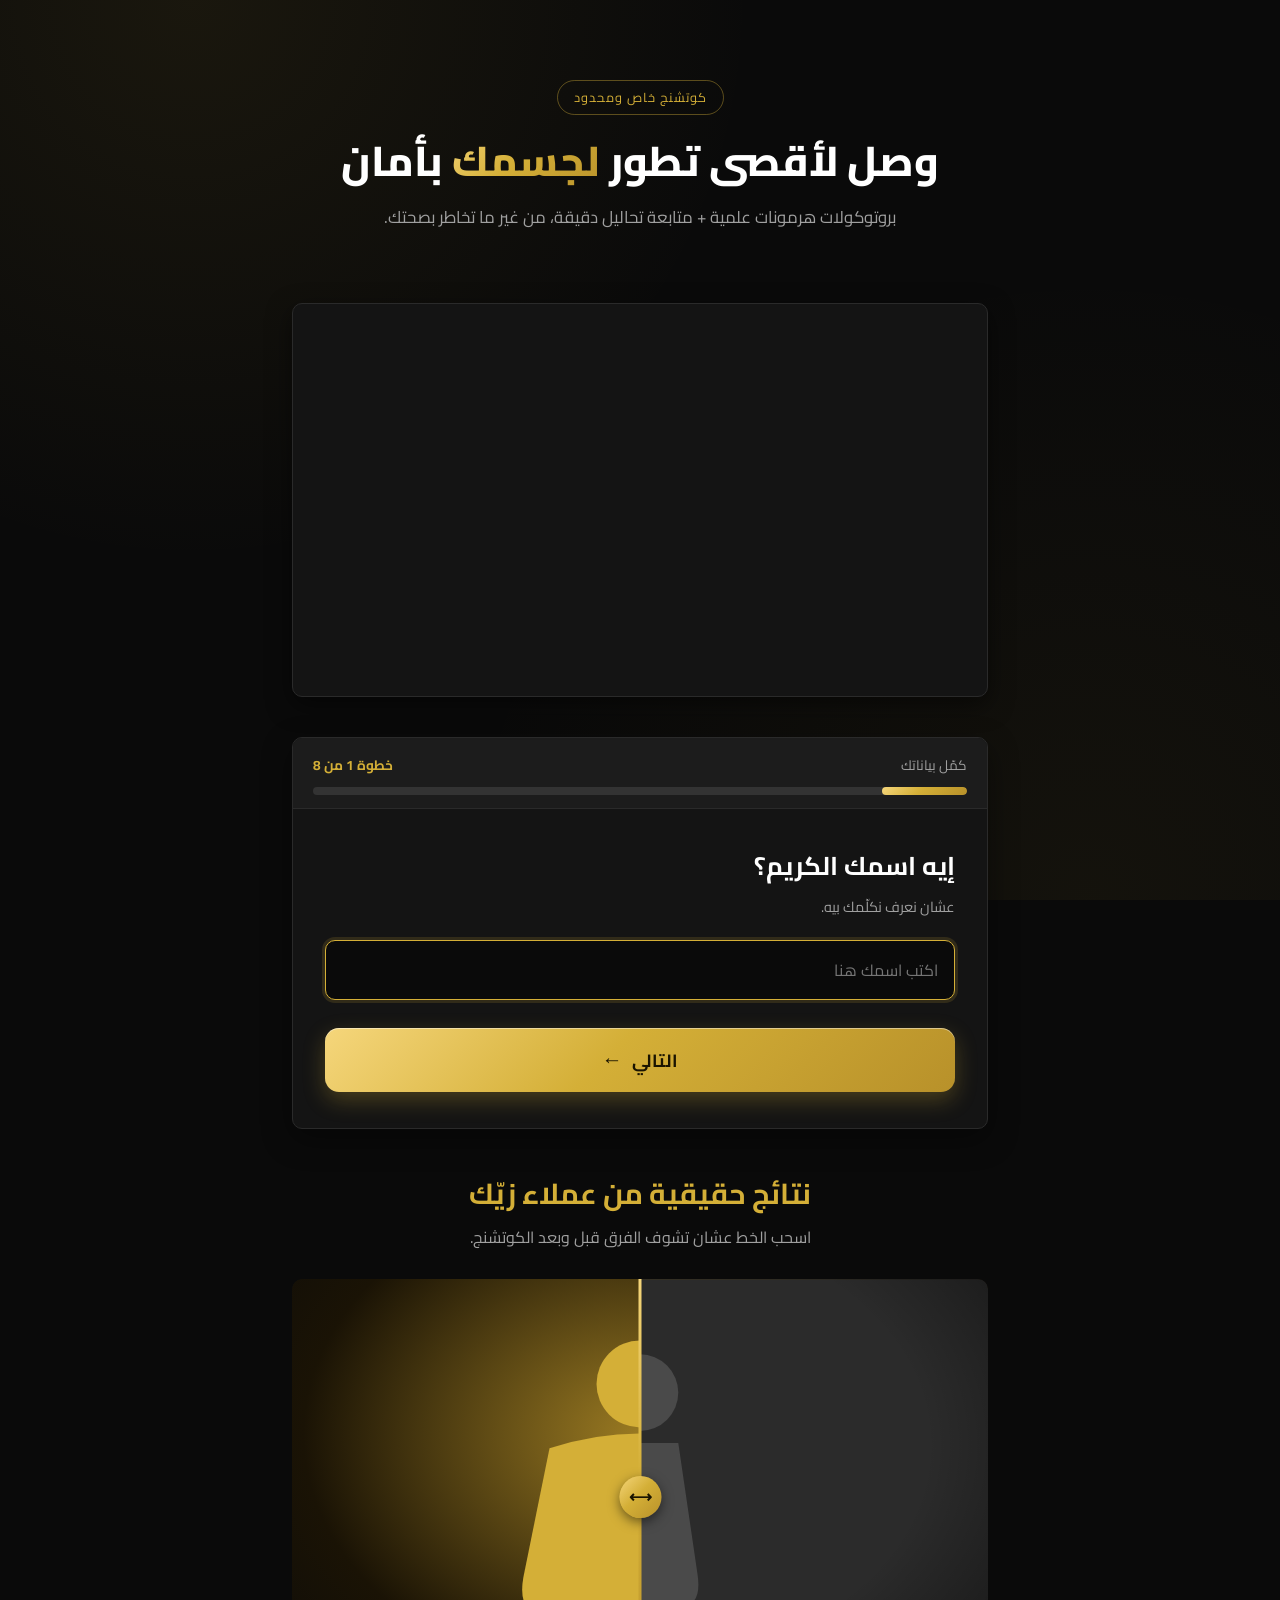
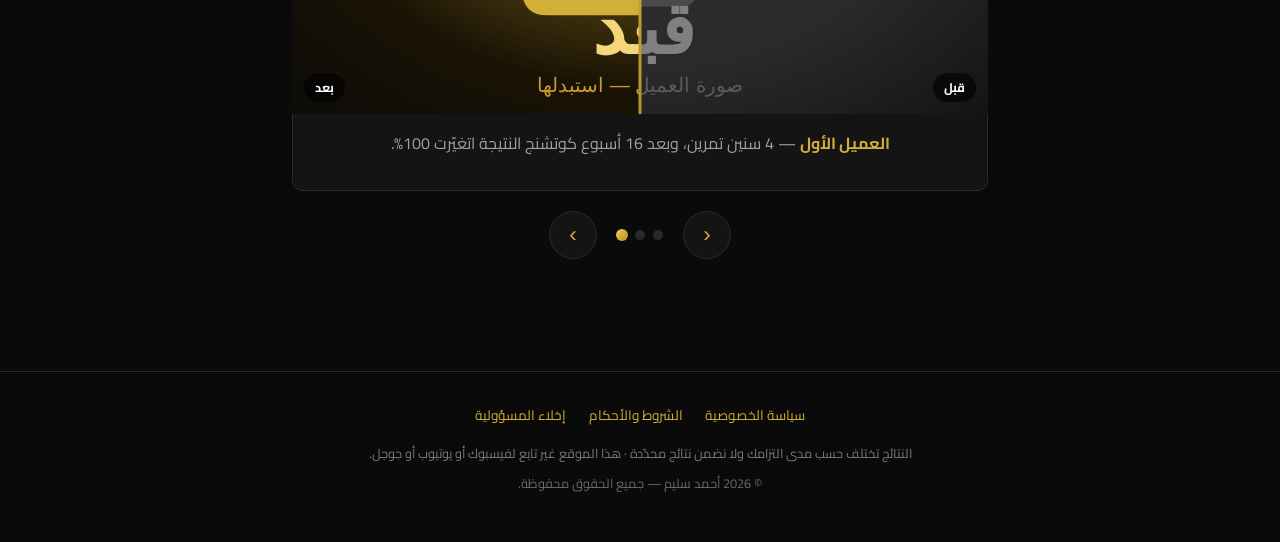
==== index.html @ 39647e56 "make phase 1 of website" ====
<!DOCTYPE html>
<html dir="rtl" lang="ar">
<head>
    <meta charset="UTF-8">
    <meta name="viewport" content="width=device-width, initial-scale=1.0">
    <title>أحمد سليم — كوتشنج متقدم بأمان</title>
    <meta name="description" content="بروتوكولات علمية ومتابعة تحاليل دقيقة للوصول لأقصى تطور لجسمك بأمان.">
    <link rel="preconnect" href="https://fonts.googleapis.com">
    <link rel="preconnect" href="https://fonts.gstatic.com" crossorigin>
    <link href="https://fonts.googleapis.com/css2?family=Cairo:wght@300;400;600;700;800&display=swap" rel="stylesheet">
    <link rel="stylesheet" href="assets/css/main.css">
</head>
<body>
    <div class="container">

        <!-- الهيرو -->
        <header class="hero section">
            <span class="eyebrow">كوتشنج خاص ومحدود</span>
            <h1>وصل لأقصى تطور <span class="gold-text">لجسمك</span> بأمان</h1>
            <p class="subtitle">بروتوكولات هرمونات علمية + متابعة تحاليل دقيقة، من غير ما تخاطر بصحتك.</p>
        </header>

        <!-- فيديو VSL (Wistia) -->
        <!-- للتبديل: استبدل MEDIA_ID بمعرّف فيديو Wistia الحقيقي -->
        <section class="section">
            <div class="video-container">
                <iframe
                    src="https://fast.wistia.net/embed/iframe/MEDIA_ID?videoFoam=true"
                    title="فيديو التعريف"
                    allow="autoplay; fullscreen"
                    allowfullscreen>
                </iframe>
            </div>
        </section>

        <!-- Wizard الأسئلة (سؤال واحد لكل شاشة) -->
        <section class="section">
            <div class="wizard">
                <div class="wizard-progress">
                    <div class="wizard-progress-head">
                        <span>كمّل بياناتك</span>
                        <span class="step-count" id="stepCount">خطوة 1</span>
                    </div>
                    <div class="progress-track">
                        <div class="progress-fill" id="progressFill"></div>
                    </div>
                </div>

                <form id="leadForm" class="wizard-body" novalidate onsubmit="return false;">
                    <div id="wizard">

                        <!-- 1) الاسم -->
                        <div class="wizard-step active" data-field="name">
                            <div class="question">إيه اسمك الكريم؟</div>
                            <div class="hint">عشان نعرف نكلّمك بيه.</div>
                            <input type="text" class="field" name="name" data-required="true" placeholder="اكتب اسمك هنا" autocomplete="name">
                            <div class="error-message"></div>
                        </div>

                        <!-- 2) البريد الإلكتروني -->
                        <div class="wizard-step" data-field="email">
                            <div class="question">إيه بريدك الإلكتروني؟</div>
                            <div class="hint">هنبعتلك عليه تفاصيل الخطوة الجاية.</div>
                            <input type="email" class="field" name="email" data-required="true" placeholder="اكتب بريدك الإلكتروني هنا" autocomplete="email">
                            <div class="error-message"></div>
                        </div>

                        <!-- 3) رقم الهاتف / واتساب -->
                        <div class="wizard-step" data-field="phone">
                            <div class="question">إيه رقم هاتفك (واتساب)؟</div>
                            <div class="hint">عشان الكوتش يقدر يتواصل معاك مباشرة.</div>
                            <input type="tel" class="field" name="phone" data-required="true" placeholder="أدخل رقمك مع مفتاح الدولة" autocomplete="tel" dir="ltr">
                            <div class="error-message"></div>
                        </div>

                        <!-- 4) الهدف الأساسي -->
                        <div class="wizard-step" data-field="goal" data-required="true">
                            <div class="question">إيه هدفك الأساسي؟</div>
                            <div class="hint">اختر الأقرب ليك.</div>
                            <input type="hidden" name="goal">
                            <div class="options">
                                <button type="button" class="option-btn" data-value="ضخامة عضلية">ضخامة عضلية</button>
                                <button type="button" class="option-btn" data-value="تنشيف وتقطيع">تنشيف وتقطيع</button>
                                <button type="button" class="option-btn" data-value="تحضير بطولة">تحضير بطولة</button>
                                <button type="button" class="option-btn" data-value="تحسين عام">تحسين عام</button>
                            </div>
                            <div class="error-message"></div>
                        </div>

                        <!-- 5) مدة التمرين المنتظم -->
                        <div class="wizard-step" data-field="trainingDuration" data-required="true">
                            <div class="question">بتتمرّن بانتظام بقالك قد إيه؟</div>
                            <div class="hint">ده بيساعدنا نحدّد نقطة البداية.</div>
                            <input type="hidden" name="trainingDuration">
                            <div class="options">
                                <button type="button" class="option-btn" data-value="أقل من سنتين">أقل من سنتين</button>
                                <button type="button" class="option-btn" data-value="من سنتين لأربع سنين">من سنتين لأربع سنين</button>
                                <button type="button" class="option-btn" data-value="من أربع لسبع سنين">من أربع لسبع سنين</button>
                                <button type="button" class="option-btn" data-value="أكتر من سبع سنين">أكتر من سبع سنين</button>
                            </div>
                            <div class="error-message"></div>
                        </div>

                        <!-- 6) الميزانية الشهرية -->
                        <div class="wizard-step" data-field="monthlyBudget" data-required="true">
                            <div class="question">إيه الميزانية الشهرية اللي مستعد تستثمرها؟</div>
                            <div class="hint">عشان نرشّحلك الخطة المناسبة.</div>
                            <input type="hidden" name="monthlyBudget">
                            <div class="options">
                                <button type="button" class="option-btn" data-value="أقل من 300 دولار">أقل من ٣٠٠ دولار</button>
                                <button type="button" class="option-btn" data-value="من 300 لـ 500 دولار">من ٣٠٠ لـ ٥٠٠ دولار</button>
                                <button type="button" class="option-btn" data-value="أكتر من 500 دولار">أكتر من ٥٠٠ دولار</button>
                            </div>
                            <div class="error-message"></div>
                        </div>

                        <!-- 7) استخدام محسّنات الأداء -->
                        <div class="wizard-step" data-field="pedHistory" data-required="true">
                            <div class="question">هل استخدمت أي محسّنات أداء قبل كده؟</div>
                            <div class="hint">إجابتك بسرية تامة وبتساعد الكوتش يخطّط صح.</div>
                            <input type="hidden" name="pedHistory">
                            <div class="options">
                                <button type="button" class="option-btn" data-value="لا">لا، دي أول مرة</button>
                                <button type="button" class="option-btn" data-value="نعم">نعم، استخدمت قبل كده</button>
                            </div>
                            <div class="error-message"></div>
                        </div>

                        <!-- 8) تفاصيل آخر سايكل (تظهر فقط عند "نعم") -->
                        <div class="wizard-step" data-field="pedDetails" data-skip="true">
                            <div class="question">اكتبلي آخر سايكل كانت إيه بالتفصيل</div>
                            <div class="hint">النوع، الجرعات، والمدة إن أمكن.</div>
                            <textarea class="field" name="pedDetails" placeholder="اكتب التفاصيل هنا..."></textarea>
                            <div class="error-message"></div>
                        </div>

                        <!-- 9) الالتزام -->
                        <div class="wizard-step" data-field="commitment" data-required="true">
                            <div class="question">مستعد للالتزام 100% بخطة التدريب والدايت والتحاليل؟</div>
                            <div class="hint">الالتزام هو سرّ النتيجة.</div>
                            <input type="hidden" name="commitment">
                            <div class="options">
                                <button type="button" class="option-btn" data-value="نعم">أيوة، مستعد أبدأ فورًا</button>
                                <button type="button" class="option-btn" data-value="لا">لسه متردّد</button>
                            </div>
                            <div class="error-message"></div>
                        </div>

                    </div><!-- /#wizard -->

                    <div class="wizard-nav">
                        <button type="button" class="btn btn-ghost" id="backBtn">السابق</button>
                        <button type="button" class="btn btn-primary" id="nextBtn">
                            <span class="btn-label">التالي</span>
                            <span class="btn-arrow" aria-hidden="true">←</span>
                        </button>
                    </div>
                </form>
            </div>
        </section>

        <!-- النتائج: قبل وبعد -->
        <section class="section results">
            <h2>نتائج حقيقية من عملاء زيّك</h2>
            <p class="section-sub">اسحب الخط عشان تشوف الفرق قبل وبعد الكوتشنج.</p>

            <div class="carousel" id="carousel">
                <div class="carousel-track">

                    <!-- شريحة 1 -->
                    <div class="slide active">
                        <div class="compare">
                            <!-- للتبديل: استبدل الصور بصور قبل/بعد الحقيقية -->
                            <img class="img-after" src="assets/images/after-1.svg" alt="بعد">
                            <img class="img-before" src="assets/images/before-1.svg" alt="قبل">
                            <span class="label label-before">قبل</span>
                            <span class="label label-after">بعد</span>
                            <div class="handle"></div>
                        </div>
                        <div class="slide-caption">
                            <p><strong>العميل الأول</strong> — 4 سنين تمرين، وبعد 16 أسبوع كوتشنج النتيجة اتغيّرت 100%.</p>
                        </div>
                    </div>

                    <!-- شريحة 2 -->
                    <div class="slide">
                        <div class="compare">
                            <img class="img-after" src="assets/images/after-2.svg" alt="بعد">
                            <img class="img-before" src="assets/images/before-2.svg" alt="قبل">
                            <span class="label label-before">قبل</span>
                            <span class="label label-after">بعد</span>
                            <div class="handle"></div>
                        </div>
                        <div class="slide-caption">
                            <p><strong>العميل الثاني</strong> — وصل لشكله المثالي بأمان مع متابعة تحاليل شهرية.</p>
                        </div>
                    </div>

                    <!-- شريحة 3 -->
                    <div class="slide">
                        <div class="compare">
                            <img class="img-after" src="assets/images/after-3.svg" alt="بعد">
                            <img class="img-before" src="assets/images/before-3.svg" alt="قبل">
                            <span class="label label-before">قبل</span>
                            <span class="label label-after">بعد</span>
                            <div class="handle"></div>
                        </div>
                        <div class="slide-caption">
                            <p><strong>العميل الثالث</strong> — التزام كامل بالخطة نتج عنه تحوّل واضح في 12 أسبوع.</p>
                        </div>
                    </div>

                </div>

                <div class="carousel-controls">
                    <button type="button" class="carousel-arrow prev" aria-label="السابق">‹</button>
                    <div class="carousel-dots"></div>
                    <button type="button" class="carousel-arrow next" aria-label="التالي">›</button>
                </div>
            </div>
        </section>

    </div>

    <!-- الفوتر -->
    <footer class="site-footer">
        <div class="footer-links">
            <a href="privacy.html">سياسة الخصوصية</a>
            <a href="terms.html">الشروط والأحكام</a>
            <a href="disclaimer.html">إخلاء المسؤولية</a>
        </div>
        <p class="disclosure">
            النتائج تختلف حسب مدى التزامك ولا نضمن نتائج محدّدة · هذا الموقع غير تابع لفيسبوك أو يوتيوب أو جوجل.
        </p>
        <p class="copyright">© 2026 أحمد سليم — جميع الحقوق محفوظة.</p>
    </footer>

    <script src="assets/js/main.js"></script>
</body>
</html>
---- assets/css/main.css ----
/* ==========================================================================
   أحمد سليم — Funnel كوتشنج | ستايل مشترك (أسود + ذهبي، موبايل أولاً)
   ========================================================================== */

/* Design tokens */
:root {
    --bg-primary: #0a0a0a;
    --bg-secondary: #141414;
    --bg-elevated: #1c1c1c;
    --accent-gold: #D4AF37;
    --accent-gold-bright: #ffd700;
    --gold-gradient: linear-gradient(135deg, #f5d67b 0%, #D4AF37 45%, #b8912a 100%);
    --text-primary: #ffffff;
    --text-muted: #a0a0a0;
    --border-color: #2a2a2a;
    --error-color: #ff6b6b;
    --success-color: #51cf66;
    --radius: 10px;
    --transition: all 0.3s ease;
    --shadow-gold: 0 10px 30px rgba(212, 175, 55, 0.25);
}

/* Reset */
*,
*::before,
*::after {
    margin: 0;
    padding: 0;
    box-sizing: border-box;
}

html {
    -webkit-text-size-adjust: 100%;
    scroll-behavior: smooth;
}

body {
    background-color: var(--bg-primary);
    background-image:
        radial-gradient(circle at 15% 0%, rgba(212, 175, 55, 0.08), transparent 40%),
        radial-gradient(circle at 85% 100%, rgba(212, 175, 55, 0.05), transparent 45%);
    background-attachment: fixed;
    color: var(--text-primary);
    font-family: 'Cairo', 'Tahoma', sans-serif;
    font-size: 16px;
    line-height: 1.7;
    direction: rtl;
    overflow-x: hidden;
    min-height: 100vh;
}

/* Typography */
h1 {
    font-size: 1.9rem;
    font-weight: 800;
    line-height: 1.25;
    margin-bottom: 1rem;
}

h2 {
    font-size: 1.5rem;
    font-weight: 700;
    margin-bottom: 0.75rem;
    color: var(--accent-gold);
}

h3 {
    font-size: 1.2rem;
    font-weight: 700;
    margin-bottom: 0.5rem;
}

p {
    margin-bottom: 1rem;
    color: var(--text-muted);
}

a {
    color: var(--accent-gold);
    text-decoration: none;
    transition: var(--transition);
}

a:hover {
    color: var(--accent-gold-bright);
}

.gold-text {
    background: var(--gold-gradient);
    -webkit-background-clip: text;
    background-clip: text;
    -webkit-text-fill-color: transparent;
}

/* Layout */
.container {
    max-width: 760px;
    margin: 0 auto;
    padding: 1.25rem;
}

.section {
    margin-bottom: 2.5rem;
}

/* Hero */
.hero {
    text-align: center;
    padding: 2rem 0 1.5rem;
}

.hero .eyebrow {
    display: inline-block;
    font-size: 0.8rem;
    letter-spacing: 1px;
    color: var(--accent-gold);
    border: 1px solid rgba(212, 175, 55, 0.4);
    border-radius: 999px;
    padding: 0.35rem 1rem;
    margin-bottom: 1.25rem;
}

.hero h1 {
    color: var(--text-primary);
}

.hero .subtitle {
    font-size: 1.05rem;
    color: var(--text-muted);
    max-width: 600px;
    margin: 0 auto;
}

/* Video */
.video-container {
    position: relative;
    width: 100%;
    padding-bottom: 56.25%;
    background-color: var(--bg-secondary);
    border: 1px solid var(--border-color);
    border-radius: var(--radius);
    overflow: hidden;
    box-shadow: 0 8px 24px rgba(0, 0, 0, 0.5);
}

.video-container iframe,
.video-container .wistia_responsive_padding,
.video-container > script + div {
    position: absolute;
    top: 0;
    right: 0;
    width: 100%;
    height: 100%;
    border: none;
}

/* ==========================================================================
   Wizard (سؤال واحد لكل شاشة + شريط تقدّم)
   ========================================================================== */
.wizard {
    background-color: var(--bg-secondary);
    border: 1px solid var(--border-color);
    border-radius: var(--radius);
    overflow: hidden;
    box-shadow: 0 10px 30px rgba(0, 0, 0, 0.4);
}

/* Progress bar (ثابت أعلى الكارت) */
.wizard-progress {
    position: sticky;
    top: 0;
    z-index: 5;
    background-color: var(--bg-elevated);
    padding: 1rem 1.25rem 0.85rem;
    border-bottom: 1px solid var(--border-color);
}

.wizard-progress-head {
    display: flex;
    justify-content: space-between;
    align-items: center;
    margin-bottom: 0.6rem;
    font-size: 0.85rem;
    color: var(--text-muted);
}

.wizard-progress-head .step-count {
    font-weight: 700;
    color: var(--accent-gold);
}

.progress-track {
    width: 100%;
    height: 8px;
    background-color: #333;
    border-radius: 999px;
    overflow: hidden;
}

.progress-fill {
    height: 100%;
    width: 0%;
    background: var(--gold-gradient);
    border-radius: 999px;
    transition: width 0.4s cubic-bezier(0.4, 0, 0.2, 1);
}

.wizard-body {
    padding: 1.75rem 1.25rem;
}

/* Steps */
.wizard-step {
    display: none;
    animation: fadeInStep 0.35s ease;
}

.wizard-step.active {
    display: block;
}

@keyframes fadeInStep {
    from { opacity: 0; transform: translateY(10px); }
    to   { opacity: 1; transform: translateY(0); }
}

.wizard-step .question {
    font-size: 1.35rem;
    font-weight: 700;
    color: var(--text-primary);
    margin-bottom: 0.4rem;
}

.wizard-step .hint {
    font-size: 0.9rem;
    color: var(--text-muted);
    margin-bottom: 1.25rem;
}

/* Text inputs */
.wizard label {
    display: block;
    margin-bottom: 0.5rem;
    font-weight: 600;
    color: var(--text-primary);
}

.field {
    width: 100%;
    padding: 0.9rem 1rem;
    background-color: var(--bg-primary);
    border: 1px solid var(--border-color);
    border-radius: var(--radius);
    color: var(--text-primary);
    font-family: inherit;
    font-size: 1rem;
    transition: var(--transition);
}

.field:focus {
    outline: none;
    border-color: var(--accent-gold);
    box-shadow: 0 0 0 3px rgba(212, 175, 55, 0.15);
}

textarea.field {
    resize: vertical;
    min-height: 110px;
}

/* Option buttons (بديل الـ select — tap targets كبيرة) */
.options {
    display: flex;
    flex-direction: column;
    gap: 0.75rem;
}

.option-btn {
    display: flex;
    align-items: center;
    gap: 0.75rem;
    width: 100%;
    min-height: 56px;
    padding: 0.9rem 1.1rem;
    background-color: var(--bg-primary);
    border: 1px solid var(--border-color);
    border-radius: var(--radius);
    color: var(--text-primary);
    font-family: inherit;
    font-size: 1rem;
    font-weight: 600;
    text-align: right;
    cursor: pointer;
    transition: var(--transition);
}

.option-btn::before {
    content: '';
    flex: 0 0 20px;
    width: 20px;
    height: 20px;
    border: 2px solid var(--border-color);
    border-radius: 50%;
    transition: var(--transition);
}

.option-btn:hover {
    border-color: var(--accent-gold);
    transform: translateY(-1px);
}

.option-btn.selected {
    border-color: var(--accent-gold);
    background-color: rgba(212, 175, 55, 0.1);
}

.option-btn.selected::before {
    border-color: var(--accent-gold);
    background-color: var(--accent-gold);
    box-shadow: inset 0 0 0 4px var(--bg-primary);
}

/* Navigation buttons */
.wizard-nav {
    display: flex;
    gap: 0.75rem;
    margin-top: 1.75rem;
}

.btn {
    flex: 1;
    min-height: 58px;
    padding: 0.95rem 1.75rem;
    border: none;
    border-radius: 14px;
    font-size: 1.1rem;
    font-weight: 700;
    font-family: inherit;
    cursor: pointer;
    transition: var(--transition);
    display: inline-flex;
    align-items: center;
    justify-content: center;
    gap: 0.55rem;
}

.btn-primary {
    position: relative;
    overflow: hidden;
    background: var(--gold-gradient);
    color: #1a1400;
    letter-spacing: 0.3px;
    box-shadow: 0 8px 22px rgba(212, 175, 55, 0.28),
                inset 0 1px 0 rgba(255, 255, 255, 0.45);
}

.btn-primary .btn-label,
.btn-primary .btn-arrow {
    position: relative;
    z-index: 1;
}

.btn-primary .btn-arrow {
    font-size: 1.3rem;
    line-height: 1;
    transition: transform 0.3s ease;
}

/* لمعة خفيفة تمر على الزر عند المرور */
.btn-primary::after {
    content: '';
    position: absolute;
    top: 0;
    left: -120%;
    width: 55%;
    height: 100%;
    background: linear-gradient(100deg, transparent, rgba(255, 255, 255, 0.5), transparent);
    transform: skewX(-20deg);
    transition: left 0.6s ease;
}

.btn-primary:hover {
    transform: translateY(-2px);
    box-shadow: 0 12px 28px rgba(212, 175, 55, 0.42),
                inset 0 1px 0 rgba(255, 255, 255, 0.5);
}

.btn-primary:hover::after { left: 130%; }
.btn-primary:hover .btn-arrow { transform: translateX(-5px); }
.btn-primary:active { transform: translateY(0); }

.btn-primary:disabled {
    opacity: 0.6;
    cursor: not-allowed;
    transform: none;
    box-shadow: none;
}

.btn-ghost {
    flex: 0 0 auto;
    min-width: 96px;
    background-color: transparent;
    border: 1px solid var(--border-color);
    color: var(--text-muted);
    border-radius: 14px;
}

.btn-ghost:hover {
    border-color: var(--accent-gold);
    color: var(--accent-gold);
}

/* CTA button (روابط) */
.cta-button {
    display: inline-block;
    background: var(--gold-gradient);
    color: #1a1400;
    padding: 1rem 2.25rem;
    font-size: 1.1rem;
    border-radius: var(--radius);
    font-weight: 700;
    transition: var(--transition);
}

.cta-button:hover {
    color: #1a1400;
    transform: translateY(-2px);
    box-shadow: var(--shadow-gold);
}

/* Error messages */
.error-message {
    color: var(--error-color);
    font-size: 0.9rem;
    margin-top: 0.6rem;
    min-height: 1.2rem;
    display: none;
}

.error-message.show {
    display: block;
}

/* ==========================================================================
   Before / After — كاروسيل + سلايدر سحب
   ========================================================================== */
.results {
    text-align: center;
}

.results h2 {
    margin-bottom: 0.4rem;
}

.results .section-sub {
    margin-bottom: 1.75rem;
}

.carousel {
    position: relative;
}

.carousel-track {
    position: relative;
    overflow: hidden;
    border-radius: var(--radius);
}

.slide {
    display: none;
}

.slide.active {
    display: block;
    animation: fadeInStep 0.4s ease;
}

.slide .slide-caption {
    padding: 1rem;
    background-color: var(--bg-secondary);
    border: 1px solid var(--border-color);
    border-top: none;
    border-radius: 0 0 var(--radius) var(--radius);
}

.slide .slide-caption strong {
    color: var(--accent-gold);
}

/* Comparison slider */
.compare {
    position: relative;
    width: 100%;
    aspect-ratio: 4 / 3;
    overflow: hidden;
    border-radius: var(--radius) var(--radius) 0 0;
    user-select: none;
    touch-action: none;
    background-color: var(--bg-elevated);
}

.compare img {
    position: absolute;
    inset: 0;
    width: 100%;
    height: 100%;
    object-fit: cover;
    pointer-events: none;
    user-select: none;
}

.compare .img-after {
    z-index: 1;
}

/* صورة "قبل" بكامل الحجم فوق "بعد"، ونكشفها بالـ clip-path (يمين = قبل) */
.compare .img-before {
    z-index: 2;
    clip-path: inset(0 0 0 50%);
}

.compare .label {
    position: absolute;
    bottom: 12px;
    z-index: 3;
    font-size: 0.78rem;
    font-weight: 700;
    padding: 0.25rem 0.7rem;
    border-radius: 999px;
    background-color: rgba(0, 0, 0, 0.65);
    color: #fff;
}

.compare .label-before { right: 12px; }
.compare .label-after  { left: 12px; }

.compare .handle {
    position: absolute;
    top: 0;
    right: 50%;
    z-index: 4;
    width: 3px;
    height: 100%;
    background: var(--gold-gradient);
    transform: translateX(50%);
}

.compare .handle::after {
    content: '⟷';
    position: absolute;
    top: 50%;
    right: 50%;
    transform: translate(50%, -50%);
    width: 42px;
    height: 42px;
    display: flex;
    align-items: center;
    justify-content: center;
    background: var(--gold-gradient);
    color: #1a1400;
    font-weight: 700;
    border-radius: 50%;
    box-shadow: 0 4px 12px rgba(0, 0, 0, 0.5);
    cursor: ew-resize;
}

/* Carousel controls */
.carousel-controls {
    display: flex;
    direction: ltr; /* تثبيت اتجاه أزرار التنقّل: يسار = السابق، يمين = التالي */
    justify-content: center;
    align-items: center;
    gap: 1.25rem;
    margin-top: 1.25rem;
}

.carousel-arrow {
    width: 48px;
    height: 48px;
    border-radius: 50%;
    border: 1px solid var(--border-color);
    background-color: var(--bg-secondary);
    color: var(--accent-gold);
    font-size: 1.4rem;
    cursor: pointer;
    transition: var(--transition);
}

.carousel-arrow:hover {
    border-color: var(--accent-gold);
    background-color: rgba(212, 175, 55, 0.1);
}

.carousel-dots {
    display: flex;
    gap: 0.5rem;
}

.carousel-dots .dot {
    width: 10px;
    height: 10px;
    border-radius: 50%;
    background-color: var(--border-color);
    cursor: pointer;
    transition: var(--transition);
}

.carousel-dots .dot.active {
    background: var(--gold-gradient);
    transform: scale(1.2);
}

/* ==========================================================================
   FAQ
   ========================================================================== */
.faq-section {
    text-align: right;
}

.faq-item {
    background-color: var(--bg-secondary);
    border: 1px solid var(--border-color);
    border-radius: var(--radius);
    overflow: hidden;
    margin-bottom: 1rem;
}

.faq-question {
    padding: 1.25rem;
    cursor: pointer;
    display: flex;
    justify-content: space-between;
    align-items: center;
    gap: 1rem;
    font-weight: 700;
    transition: var(--transition);
}

.faq-question:hover {
    background-color: rgba(212, 175, 55, 0.05);
    color: var(--accent-gold);
}

.faq-toggle {
    flex: 0 0 auto;
    color: var(--accent-gold);
    transition: transform 0.3s ease;
}

.faq-item.open .faq-toggle {
    transform: rotate(180deg);
}

.faq-answer {
    padding: 0 1.25rem;
    max-height: 0;
    overflow: hidden;
    transition: max-height 0.3s ease;
    color: var(--text-muted);
}

.faq-item.open .faq-answer {
    max-height: 500px;
    padding-bottom: 1.25rem;
}

/* ==========================================================================
   Steps cards (إيه اللي هيحصل بعد كده)
   ========================================================================== */
.next-steps {
    display: grid;
    gap: 1rem;
    text-align: right;
}

.step-card {
    display: flex;
    gap: 1rem;
    align-items: flex-start;
    background-color: var(--bg-secondary);
    border: 1px solid var(--border-color);
    border-radius: var(--radius);
    padding: 1.25rem;
}

.step-card .num {
    flex: 0 0 40px;
    width: 40px;
    height: 40px;
    display: flex;
    align-items: center;
    justify-content: center;
    background: var(--gold-gradient);
    color: #1a1400;
    font-weight: 800;
    border-radius: 50%;
}

.step-card h3 {
    color: var(--accent-gold);
}

.step-card p {
    margin-bottom: 0;
}

/* ==========================================================================
   Content pages (privacy / terms / disclaimer)
   ========================================================================== */
.page-content {
    background-color: var(--bg-secondary);
    border: 1px solid var(--border-color);
    border-radius: var(--radius);
    padding: 2rem 1.5rem;
}

.page-content h1 {
    color: var(--accent-gold);
    font-size: 1.7rem;
}

.page-content h2 {
    font-size: 1.2rem;
    margin-top: 1.75rem;
}

.page-content p,
.page-content li {
    color: var(--text-muted);
}

.page-content ul,
.page-content ol {
    padding-right: 1.5rem;
    margin-bottom: 1rem;
}

.page-content li {
    margin-bottom: 0.6rem;
}

.back-link {
    display: inline-block;
    margin-bottom: 1.5rem;
    font-weight: 600;
}

/* ==========================================================================
   Footer
   ========================================================================== */
.site-footer {
    text-align: center;
    padding: 2rem 1rem;
    border-top: 1px solid var(--border-color);
    margin-top: 2.5rem;
    color: var(--text-muted);
    font-size: 0.85rem;
}

.site-footer .footer-links {
    margin-bottom: 1rem;
}

.site-footer .footer-links a {
    margin: 0 0.6rem;
    color: var(--accent-gold);
    white-space: nowrap;
}

.site-footer .disclosure {
    max-width: 900px;
    margin: 0 auto 0.6rem;
    font-size: 0.8rem;
    line-height: 1.6;
    color: #7a7a7a;
}

.site-footer .copyright {
    font-size: 0.8rem;
    color: #6a6a6a;
}

/* ==========================================================================
   Responsive — desktop تحسينات فوق الأساس الموبايل
   ========================================================================== */
@media (min-width: 700px) {
    h1 { font-size: 2.6rem; }
    h2 { font-size: 1.8rem; }
    .hero { padding: 3rem 0 2rem; }
    .container { padding: 2rem; }
    .wizard-body { padding: 2.25rem 2rem; }
    .wizard-step .question { font-size: 1.6rem; }
    .compare { aspect-ratio: 16 / 10; }
}

/* شاشات صغيرة جدًا */
@media (max-width: 360px) {
    body { font-size: 15px; }
    .wizard-step .question { font-size: 1.2rem; }
    .site-footer .footer-links a { display: inline-block; margin: 0.25rem 0.5rem; }
}
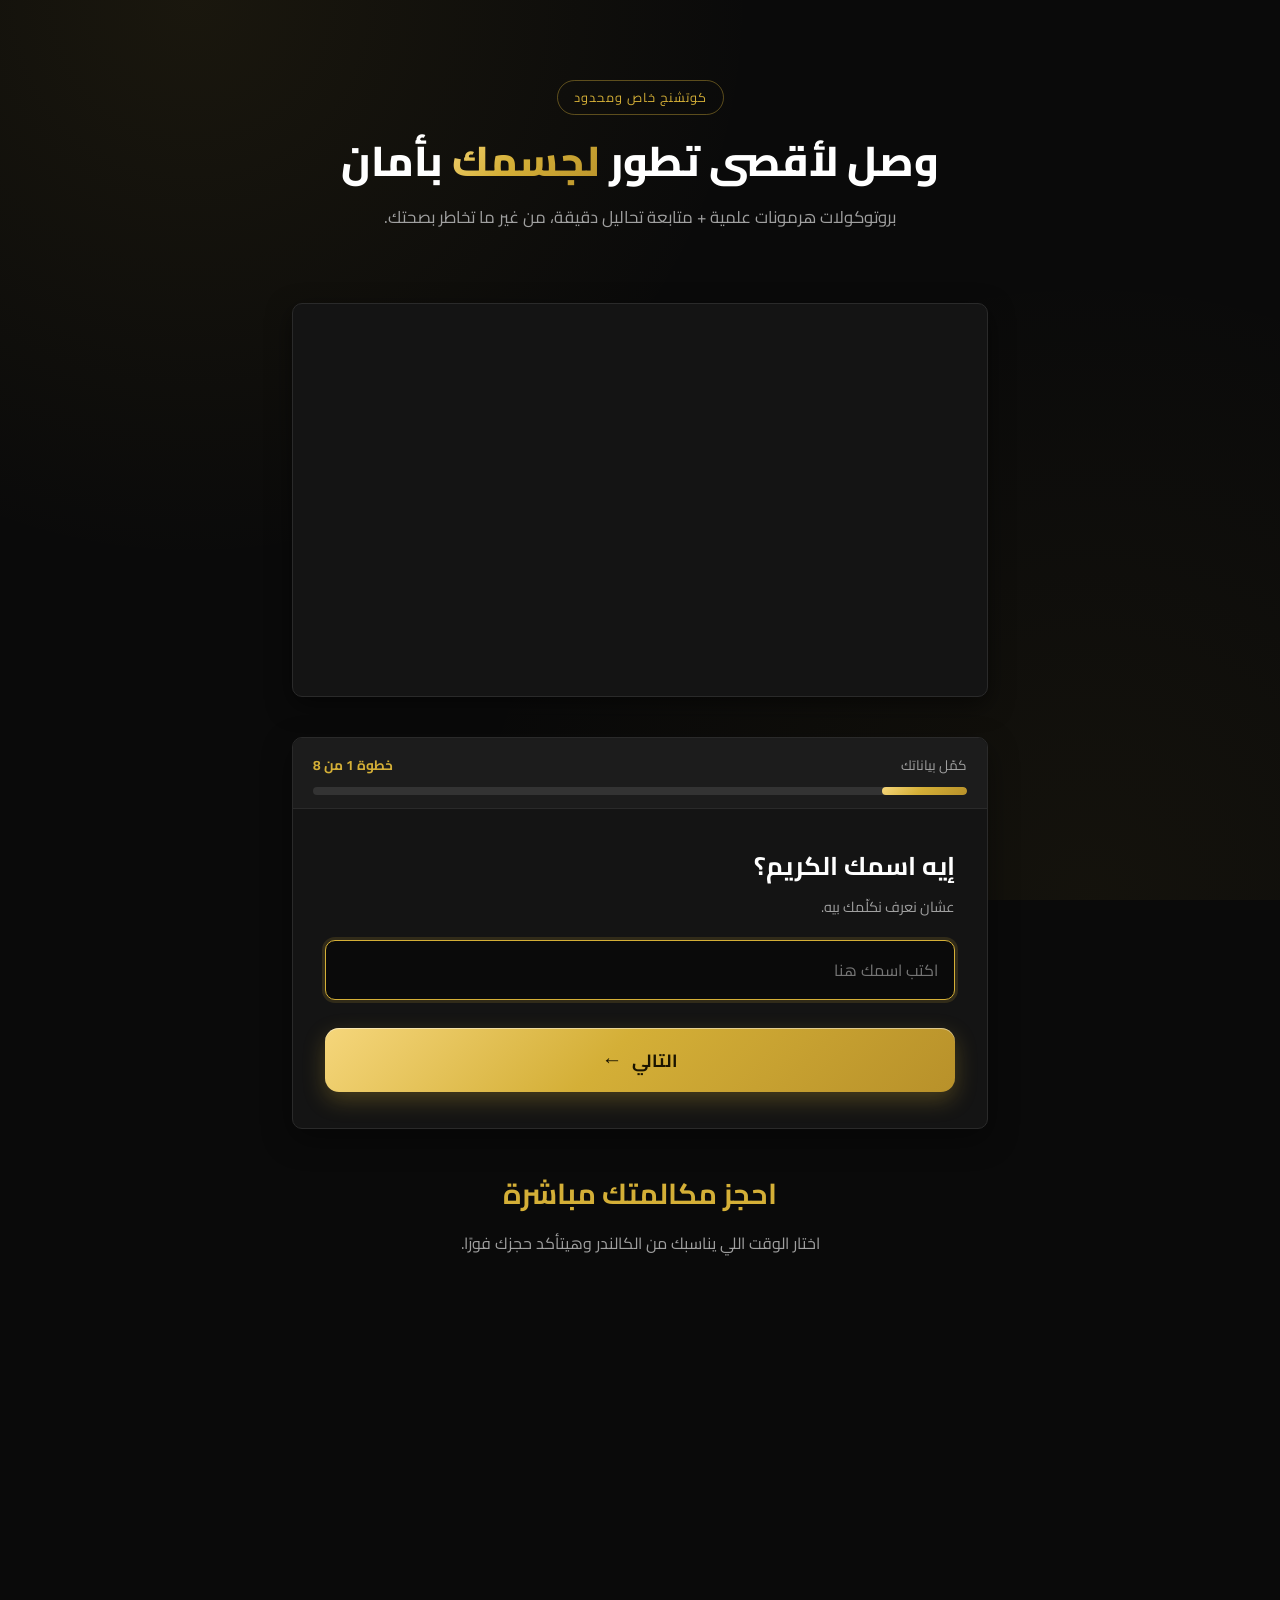
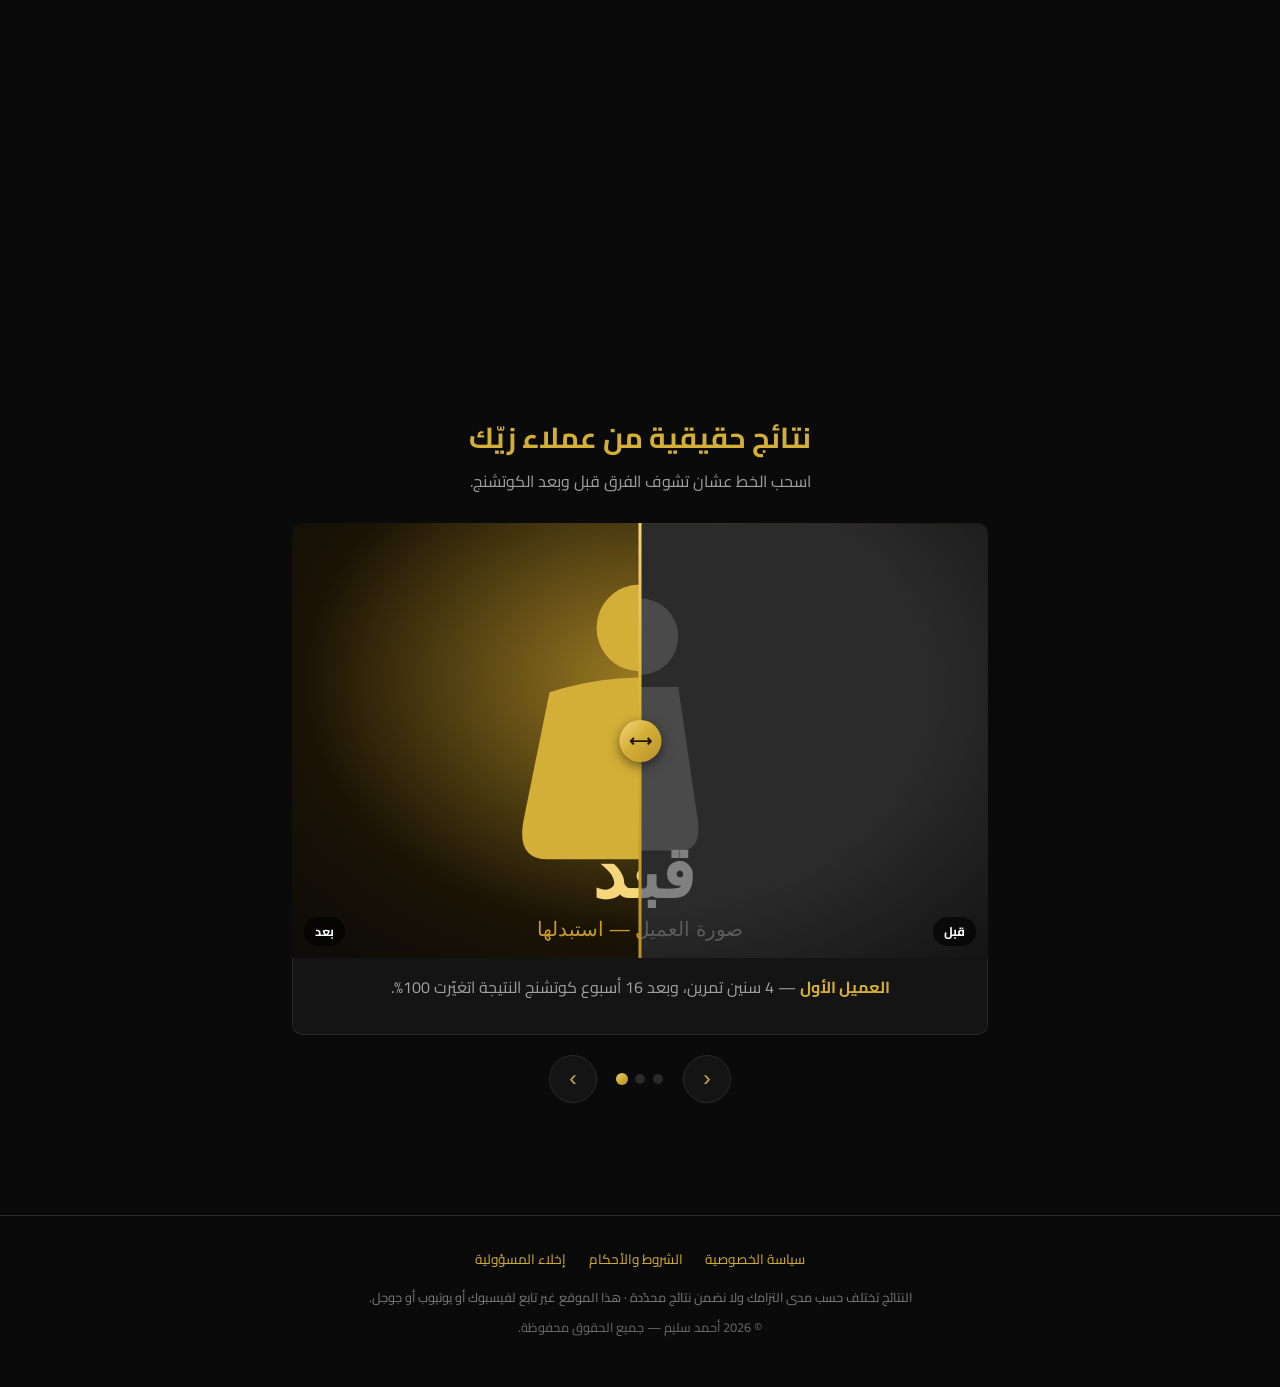
==== commit f597dc4b: "connect form to google sheets + add calendly" ====
--- a/index.html
+++ b/index.html
@@ -8,10 +8,818 @@
     <link rel="preconnect" href="https://fonts.googleapis.com">
     <link rel="preconnect" href="https://fonts.gstatic.com" crossorigin>
     <link href="https://fonts.googleapis.com/css2?family=Cairo:wght@300;400;600;700;800&display=swap" rel="stylesheet">
-    <link rel="stylesheet" href="assets/css/main.css">
+    <style>
+/* ==========================================================================
+   أحمد سليم — Funnel كوتشنج | ستايل مشترك (أسود + ذهبي، موبايل أولاً)
+   ========================================================================== */
+
+/* Design tokens */
+:root {
+    --bg-primary: #0a0a0a;
+    --bg-secondary: #141414;
+    --bg-elevated: #1c1c1c;
+    --accent-gold: #D4AF37;
+    --accent-gold-bright: #ffd700;
+    --gold-gradient: linear-gradient(135deg, #f5d67b 0%, #D4AF37 45%, #b8912a 100%);
+    --text-primary: #ffffff;
+    --text-muted: #a0a0a0;
+    --border-color: #2a2a2a;
+    --error-color: #ff6b6b;
+    --success-color: #51cf66;
+    --radius: 10px;
+    --transition: all 0.3s ease;
+    --shadow-gold: 0 10px 30px rgba(212, 175, 55, 0.25);
+}
+
+/* Reset */
+*,
+*::before,
+*::after {
+    margin: 0;
+    padding: 0;
+    box-sizing: border-box;
+}
+
+html {
+    -webkit-text-size-adjust: 100%;
+    scroll-behavior: smooth;
+}
+
+body {
+    background-color: var(--bg-primary);
+    background-image:
+        radial-gradient(circle at 15% 0%, rgba(212, 175, 55, 0.08), transparent 40%),
+        radial-gradient(circle at 85% 100%, rgba(212, 175, 55, 0.05), transparent 45%);
+    background-attachment: fixed;
+    color: var(--text-primary);
+    font-family: 'Cairo', 'Tahoma', sans-serif;
+    font-size: 16px;
+    line-height: 1.7;
+    direction: rtl;
+    overflow-x: hidden;
+    min-height: 100vh;
+}
+
+/* Typography */
+h1 {
+    font-size: 1.9rem;
+    font-weight: 800;
+    line-height: 1.25;
+    margin-bottom: 1rem;
+}
+
+h2 {
+    font-size: 1.5rem;
+    font-weight: 700;
+    margin-bottom: 0.75rem;
+    color: var(--accent-gold);
+}
+
+h3 {
+    font-size: 1.2rem;
+    font-weight: 700;
+    margin-bottom: 0.5rem;
+}
+
+p {
+    margin-bottom: 1rem;
+    color: var(--text-muted);
+}
+
+a {
+    color: var(--accent-gold);
+    text-decoration: none;
+    transition: var(--transition);
+}
+
+a:hover {
+    color: var(--accent-gold-bright);
+}
+
+.gold-text {
+    background: var(--gold-gradient);
+    -webkit-background-clip: text;
+    background-clip: text;
+    -webkit-text-fill-color: transparent;
+}
+
+/* Layout */
+.container {
+    max-width: 760px;
+    margin: 0 auto;
+    padding: 1.25rem;
+}
+
+.page[hidden] {
+    display: none;
+}
+
+.section {
+    margin-bottom: 2.5rem;
+}
+
+/* Hero */
+.hero {
+    text-align: center;
+    padding: 2rem 0 1.5rem;
+}
+
+.hero .eyebrow {
+    display: inline-block;
+    font-size: 0.8rem;
+    letter-spacing: 1px;
+    color: var(--accent-gold);
+    border: 1px solid rgba(212, 175, 55, 0.4);
+    border-radius: 999px;
+    padding: 0.35rem 1rem;
+    margin-bottom: 1.25rem;
+}
+
+.hero h1 {
+    color: var(--text-primary);
+}
+
+.hero .subtitle {
+    font-size: 1.05rem;
+    color: var(--text-muted);
+    max-width: 600px;
+    margin: 0 auto;
+}
+
+/* Video */
+.video-container {
+    position: relative;
+    width: 100%;
+    padding-bottom: 56.25%;
+    background-color: var(--bg-secondary);
+    border: 1px solid var(--border-color);
+    border-radius: var(--radius);
+    overflow: hidden;
+    box-shadow: 0 8px 24px rgba(0, 0, 0, 0.5);
+}
+
+.video-container iframe,
+.video-container .wistia_responsive_padding,
+.video-container > script + div {
+    position: absolute;
+    top: 0;
+    right: 0;
+    width: 100%;
+    height: 100%;
+    border: none;
+}
+
+/* ==========================================================================
+   Wizard (سؤال واحد لكل شاشة + شريط تقدّم)
+   ========================================================================== */
+.wizard {
+    background-color: var(--bg-secondary);
+    border: 1px solid var(--border-color);
+    border-radius: var(--radius);
+    overflow: hidden;
+    box-shadow: 0 10px 30px rgba(0, 0, 0, 0.4);
+}
+
+/* Progress bar (ثابت أعلى الكارت) */
+.wizard-progress {
+    position: sticky;
+    top: 0;
+    z-index: 5;
+    background-color: var(--bg-elevated);
+    padding: 1rem 1.25rem 0.85rem;
+    border-bottom: 1px solid var(--border-color);
+}
+
+.wizard-progress-head {
+    display: flex;
+    justify-content: space-between;
+    align-items: center;
+    margin-bottom: 0.6rem;
+    font-size: 0.85rem;
+    color: var(--text-muted);
+}
+
+.wizard-progress-head .step-count {
+    font-weight: 700;
+    color: var(--accent-gold);
+}
+
+.progress-track {
+    width: 100%;
+    height: 8px;
+    background-color: #333;
+    border-radius: 999px;
+    overflow: hidden;
+}
+
+.progress-fill {
+    height: 100%;
+    width: 0%;
+    background: var(--gold-gradient);
+    border-radius: 999px;
+    transition: width 0.4s cubic-bezier(0.4, 0, 0.2, 1);
+}
+
+.wizard-body {
+    padding: 1.75rem 1.25rem;
+}
+
+/* Steps */
+.wizard-step {
+    display: none;
+    animation: fadeInStep 0.35s ease;
+}
+
+.wizard-step.active {
+    display: block;
+}
+
+@keyframes fadeInStep {
+    from { opacity: 0; transform: translateY(10px); }
+    to   { opacity: 1; transform: translateY(0); }
+}
+
+.wizard-step .question {
+    font-size: 1.35rem;
+    font-weight: 700;
+    color: var(--text-primary);
+    margin-bottom: 0.4rem;
+}
+
+.wizard-step .hint {
+    font-size: 0.9rem;
+    color: var(--text-muted);
+    margin-bottom: 1.25rem;
+}
+
+/* Text inputs */
+.wizard label {
+    display: block;
+    margin-bottom: 0.5rem;
+    font-weight: 600;
+    color: var(--text-primary);
+}
+
+.field {
+    width: 100%;
+    padding: 0.9rem 1rem;
+    background-color: var(--bg-primary);
+    border: 1px solid var(--border-color);
+    border-radius: var(--radius);
+    color: var(--text-primary);
+    font-family: inherit;
+    font-size: 1rem;
+    transition: var(--transition);
+}
+
+.field:focus {
+    outline: none;
+    border-color: var(--accent-gold);
+    box-shadow: 0 0 0 3px rgba(212, 175, 55, 0.15);
+}
+
+textarea.field {
+    resize: vertical;
+    min-height: 110px;
+}
+
+/* Option buttons (بديل الـ select — tap targets كبيرة) */
+.options {
+    display: flex;
+    flex-direction: column;
+    gap: 0.75rem;
+}
+
+.option-btn {
+    display: flex;
+    align-items: center;
+    gap: 0.75rem;
+    width: 100%;
+    min-height: 56px;
+    padding: 0.9rem 1.1rem;
+    background-color: var(--bg-primary);
+    border: 1px solid var(--border-color);
+    border-radius: var(--radius);
+    color: var(--text-primary);
+    font-family: inherit;
+    font-size: 1rem;
+    font-weight: 600;
+    text-align: right;
+    cursor: pointer;
+    transition: var(--transition);
+}
+
+.option-btn::before {
+    content: '';
+    flex: 0 0 20px;
+    width: 20px;
+    height: 20px;
+    border: 2px solid var(--border-color);
+    border-radius: 50%;
+    transition: var(--transition);
+}
+
+.option-btn:hover {
+    border-color: var(--accent-gold);
+    transform: translateY(-1px);
+}
+
+.option-btn.selected {
+    border-color: var(--accent-gold);
+    background-color: rgba(212, 175, 55, 0.1);
+}
+
+.option-btn.selected::before {
+    border-color: var(--accent-gold);
+    background-color: var(--accent-gold);
+    box-shadow: inset 0 0 0 4px var(--bg-primary);
+}
+
+/* Navigation buttons */
+.wizard-nav {
+    display: flex;
+    gap: 0.75rem;
+    margin-top: 1.75rem;
+}
+
+.btn {
+    flex: 1;
+    min-height: 58px;
+    padding: 0.95rem 1.75rem;
+    border: none;
+    border-radius: 14px;
+    font-size: 1.1rem;
+    font-weight: 700;
+    font-family: inherit;
+    cursor: pointer;
+    transition: var(--transition);
+    display: inline-flex;
+    align-items: center;
+    justify-content: center;
+    gap: 0.55rem;
+}
+
+.btn-primary {
+    position: relative;
+    overflow: hidden;
+    background: var(--gold-gradient);
+    color: #1a1400;
+    letter-spacing: 0.3px;
+    box-shadow: 0 8px 22px rgba(212, 175, 55, 0.28),
+                inset 0 1px 0 rgba(255, 255, 255, 0.45);
+}
+
+.btn-primary .btn-label,
+.btn-primary .btn-arrow {
+    position: relative;
+    z-index: 1;
+}
+
+.btn-primary .btn-arrow {
+    font-size: 1.3rem;
+    line-height: 1;
+    transition: transform 0.3s ease;
+}
+
+/* لمعة خفيفة تمر على الزر عند المرور */
+.btn-primary::after {
+    content: '';
+    position: absolute;
+    top: 0;
+    left: -120%;
+    width: 55%;
+    height: 100%;
+    background: linear-gradient(100deg, transparent, rgba(255, 255, 255, 0.5), transparent);
+    transform: skewX(-20deg);
+    transition: left 0.6s ease;
+}
+
+.btn-primary:hover {
+    transform: translateY(-2px);
+    box-shadow: 0 12px 28px rgba(212, 175, 55, 0.42),
+                inset 0 1px 0 rgba(255, 255, 255, 0.5);
+}
+
+.btn-primary:hover::after { left: 130%; }
+.btn-primary:hover .btn-arrow { transform: translateX(-5px); }
+.btn-primary:active { transform: translateY(0); }
+
+.btn-primary:disabled {
+    opacity: 0.6;
+    cursor: not-allowed;
+    transform: none;
+    box-shadow: none;
+}
+
+.btn-ghost {
+    flex: 0 0 auto;
+    min-width: 96px;
+    background-color: transparent;
+    border: 1px solid var(--border-color);
+    color: var(--text-muted);
+    border-radius: 14px;
+}
+
+.btn-ghost:hover {
+    border-color: var(--accent-gold);
+    color: var(--accent-gold);
+}
+
+/* CTA button (روابط) */
+.cta-button {
+    display: inline-block;
+    background: var(--gold-gradient);
+    color: #1a1400;
+    padding: 1rem 2.25rem;
+    font-size: 1.1rem;
+    border-radius: var(--radius);
+    font-weight: 700;
+    transition: var(--transition);
+}
+
+.cta-button:hover {
+    color: #1a1400;
+    transform: translateY(-2px);
+    box-shadow: var(--shadow-gold);
+}
+
+/* Error messages */
+.error-message {
+    color: var(--error-color);
+    font-size: 0.9rem;
+    margin-top: 0.6rem;
+    min-height: 1.2rem;
+    display: none;
+}
+
+.error-message.show {
+    display: block;
+}
+
+/* ==========================================================================
+   Before / After — كاروسيل + سلايدر سحب
+   ========================================================================== */
+.results {
+    text-align: center;
+}
+
+.results h2 {
+    margin-bottom: 0.4rem;
+}
+
+.results .section-sub {
+    margin-bottom: 1.75rem;
+}
+
+.carousel {
+    position: relative;
+}
+
+.carousel-track {
+    position: relative;
+    overflow: hidden;
+    border-radius: var(--radius);
+}
+
+.slide {
+    display: none;
+}
+
+.slide.active {
+    display: block;
+    animation: fadeInStep 0.4s ease;
+}
+
+.slide .slide-caption {
+    padding: 1rem;
+    background-color: var(--bg-secondary);
+    border: 1px solid var(--border-color);
+    border-top: none;
+    border-radius: 0 0 var(--radius) var(--radius);
+}
+
+.slide .slide-caption strong {
+    color: var(--accent-gold);
+}
+
+/* Comparison slider */
+.compare {
+    position: relative;
+    width: 100%;
+    aspect-ratio: 4 / 3;
+    overflow: hidden;
+    border-radius: var(--radius) var(--radius) 0 0;
+    user-select: none;
+    touch-action: none;
+    background-color: var(--bg-elevated);
+}
+
+.compare img {
+    position: absolute;
+    inset: 0;
+    width: 100%;
+    height: 100%;
+    object-fit: cover;
+    pointer-events: none;
+    user-select: none;
+}
+
+.compare .img-after {
+    z-index: 1;
+}
+
+/* صورة "قبل" بكامل الحجم فوق "بعد"، ونكشفها بالـ clip-path (يمين = قبل) */
+.compare .img-before {
+    z-index: 2;
+    clip-path: inset(0 0 0 50%);
+}
+
+.compare .label {
+    position: absolute;
+    bottom: 12px;
+    z-index: 3;
+    font-size: 0.78rem;
+    font-weight: 700;
+    padding: 0.25rem 0.7rem;
+    border-radius: 999px;
+    background-color: rgba(0, 0, 0, 0.65);
+    color: #fff;
+}
+
+.compare .label-before { right: 12px; }
+.compare .label-after  { left: 12px; }
+
+.compare .handle {
+    position: absolute;
+    top: 0;
+    right: 50%;
+    z-index: 4;
+    width: 3px;
+    height: 100%;
+    background: var(--gold-gradient);
+    transform: translateX(50%);
+}
+
+.compare .handle::after {
+    content: '⟷';
+    position: absolute;
+    top: 50%;
+    right: 50%;
+    transform: translate(50%, -50%);
+    width: 42px;
+    height: 42px;
+    display: flex;
+    align-items: center;
+    justify-content: center;
+    background: var(--gold-gradient);
+    color: #1a1400;
+    font-weight: 700;
+    border-radius: 50%;
+    box-shadow: 0 4px 12px rgba(0, 0, 0, 0.5);
+    cursor: ew-resize;
+}
+
+/* Carousel controls */
+.carousel-controls {
+    display: flex;
+    direction: ltr; /* تثبيت اتجاه أزرار التنقّل: يسار = السابق، يمين = التالي */
+    justify-content: center;
+    align-items: center;
+    gap: 1.25rem;
+    margin-top: 1.25rem;
+}
+
+.carousel-arrow {
+    width: 48px;
+    height: 48px;
+    border-radius: 50%;
+    border: 1px solid var(--border-color);
+    background-color: var(--bg-secondary);
+    color: var(--accent-gold);
+    font-size: 1.4rem;
+    cursor: pointer;
+    transition: var(--transition);
+}
+
+.carousel-arrow:hover {
+    border-color: var(--accent-gold);
+    background-color: rgba(212, 175, 55, 0.1);
+}
+
+.carousel-dots {
+    display: flex;
+    gap: 0.5rem;
+}
+
+.carousel-dots .dot {
+    width: 10px;
+    height: 10px;
+    border-radius: 50%;
+    background-color: var(--border-color);
+    cursor: pointer;
+    transition: var(--transition);
+}
+
+.carousel-dots .dot.active {
+    background: var(--gold-gradient);
+    transform: scale(1.2);
+}
+
+/* ==========================================================================
+   FAQ
+   ========================================================================== */
+.faq-section {
+    text-align: right;
+}
+
+.faq-item {
+    background-color: var(--bg-secondary);
+    border: 1px solid var(--border-color);
+    border-radius: var(--radius);
+    overflow: hidden;
+    margin-bottom: 1rem;
+}
+
+.faq-question {
+    padding: 1.25rem;
+    cursor: pointer;
+    display: flex;
+    justify-content: space-between;
+    align-items: center;
+    gap: 1rem;
+    font-weight: 700;
+    transition: var(--transition);
+}
+
+.faq-question:hover {
+    background-color: rgba(212, 175, 55, 0.05);
+    color: var(--accent-gold);
+}
+
+.faq-toggle {
+    flex: 0 0 auto;
+    color: var(--accent-gold);
+    transition: transform 0.3s ease;
+}
+
+.faq-item.open .faq-toggle {
+    transform: rotate(180deg);
+}
+
+.faq-answer {
+    padding: 0 1.25rem;
+    max-height: 0;
+    overflow: hidden;
+    transition: max-height 0.3s ease;
+    color: var(--text-muted);
+}
+
+.faq-item.open .faq-answer {
+    max-height: 500px;
+    padding-bottom: 1.25rem;
+}
+
+/* ==========================================================================
+   Steps cards (إيه اللي هيحصل بعد كده)
+   ========================================================================== */
+.next-steps {
+    display: grid;
+    gap: 1rem;
+    text-align: right;
+}
+
+.step-card {
+    display: flex;
+    gap: 1rem;
+    align-items: flex-start;
+    background-color: var(--bg-secondary);
+    border: 1px solid var(--border-color);
+    border-radius: var(--radius);
+    padding: 1.25rem;
+}
+
+.step-card .num {
+    flex: 0 0 40px;
+    width: 40px;
+    height: 40px;
+    display: flex;
+    align-items: center;
+    justify-content: center;
+    background: var(--gold-gradient);
+    color: #1a1400;
+    font-weight: 800;
+    border-radius: 50%;
+}
+
+.step-card h3 {
+    color: var(--accent-gold);
+}
+
+.step-card p {
+    margin-bottom: 0;
+}
+
+/* ==========================================================================
+   Content pages (privacy / terms / disclaimer)
+   ========================================================================== */
+.page-content {
+    background-color: var(--bg-secondary);
+    border: 1px solid var(--border-color);
+    border-radius: var(--radius);
+    padding: 2rem 1.5rem;
+}
+
+.page-content h1 {
+    color: var(--accent-gold);
+    font-size: 1.7rem;
+}
+
+.page-content h2 {
+    font-size: 1.2rem;
+    margin-top: 1.75rem;
+}
+
+.page-content p,
+.page-content li {
+    color: var(--text-muted);
+}
+
+.page-content ul,
+.page-content ol {
+    padding-right: 1.5rem;
+    margin-bottom: 1rem;
+}
+
+.page-content li {
+    margin-bottom: 0.6rem;
+}
+
+.back-link {
+    display: inline-block;
+    margin-bottom: 1.5rem;
+    font-weight: 600;
+}
+
+/* ==========================================================================
+   Footer
+   ========================================================================== */
+.site-footer {
+    text-align: center;
+    padding: 2rem 1rem;
+    border-top: 1px solid var(--border-color);
+    margin-top: 2.5rem;
+    color: var(--text-muted);
+    font-size: 0.85rem;
+}
+
+.site-footer .footer-links {
+    margin-bottom: 1rem;
+}
+
+.site-footer .footer-links a {
+    margin: 0 0.6rem;
+    color: var(--accent-gold);
+    white-space: nowrap;
+}
+
+.site-footer .disclosure {
+    max-width: 900px;
+    margin: 0 auto 0.6rem;
+    font-size: 0.8rem;
+    line-height: 1.6;
+    color: #7a7a7a;
+}
+
+.site-footer .copyright {
+    font-size: 0.8rem;
+    color: #6a6a6a;
+}
+
+/* ==========================================================================
+   Responsive — desktop تحسينات فوق الأساس الموبايل
+   ========================================================================== */
+@media (min-width: 700px) {
+    h1 { font-size: 2.6rem; }
+    h2 { font-size: 1.8rem; }
+    .hero { padding: 3rem 0 2rem; }
+    .container { padding: 2rem; }
+    .wizard-body { padding: 2.25rem 2rem; }
+    .wizard-step .question { font-size: 1.6rem; }
+    .compare { aspect-ratio: 16 / 10; }
+}
+
+/* شاشات صغيرة جدًا */
+@media (max-width: 360px) {
+    body { font-size: 15px; }
+    .wizard-step .question { font-size: 1.2rem; }
+    .site-footer .footer-links a { display: inline-block; margin: 0.25rem 0.5rem; }
+}
+    </style>
 </head>
 <body>
-    <div class="container">
+
+    <!-- ============================== صفحة: الرئيسية ============================== -->
+    <div id="page-home" class="container page">
 
         <!-- الهيرو -->
         <header class="hero section">
@@ -159,6 +967,16 @@
             </div>
         </section>
 
+        <!-- حجز مكالمة عبر Calendly -->
+        <section class="section" style="text-align:center;">
+            <h2>احجز مكالمتك مباشرة</h2>
+            <p class="section-sub">اختار الوقت اللي يناسبك من الكالندر وهيتأكد حجزك فورًا.</p>
+            <!-- Calendly inline widget begin -->
+            <div class="calendly-inline-widget" data-url="https://calendly.com/ahmedselimofficialfit/20min" style="min-width:320px;height:700px;"></div>
+            <script type="text/javascript" src="https://assets.calendly.com/assets/external/widget.js" async></script>
+            <!-- Calendly inline widget end -->
+        </section>
+
         <!-- النتائج: قبل وبعد -->
         <section class="section results">
             <h2>نتائج حقيقية من عملاء زيّك</h2>
@@ -171,8 +989,8 @@
                     <div class="slide active">
                         <div class="compare">
                             <!-- للتبديل: استبدل الصور بصور قبل/بعد الحقيقية -->
-                            <img class="img-after" src="assets/images/after-1.svg" alt="بعد">
-                            <img class="img-before" src="assets/images/before-1.svg" alt="قبل">
+                            <img class="img-after" src="[data-uri]" alt="بعد">
+                            <img class="img-before" src="[data-uri]" alt="قبل">
                             <span class="label label-before">قبل</span>
                             <span class="label label-after">بعد</span>
                             <div class="handle"></div>
@@ -185,8 +1003,8 @@
                     <!-- شريحة 2 -->
                     <div class="slide">
                         <div class="compare">
-                            <img class="img-after" src="assets/images/after-2.svg" alt="بعد">
-                            <img class="img-before" src="assets/images/before-2.svg" alt="قبل">
+                            <img class="img-after" src="[data-uri]" alt="بعد">
+                            <img class="img-before" src="[data-uri]" alt="قبل">
                             <span class="label label-before">قبل</span>
                             <span class="label label-after">بعد</span>
                             <div class="handle"></div>
@@ -199,8 +1017,8 @@
                     <!-- شريحة 3 -->
                     <div class="slide">
                         <div class="compare">
-                            <img class="img-after" src="assets/images/after-3.svg" alt="بعد">
-                            <img class="img-before" src="assets/images/before-3.svg" alt="قبل">
+                            <img class="img-after" src="[data-uri]" alt="بعد">
+                            <img class="img-before" src="[data-uri]" alt="قبل">
                             <span class="label label-before">قبل</span>
                             <span class="label label-after">بعد</span>
                             <div class="handle"></div>
@@ -222,12 +1040,255 @@
 
     </div>
 
-    <!-- الفوتر -->
+    <!-- ============================== صفحة: تم استلام الطلب ============================== -->
+    <div id="page-booked" class="container page" hidden>
+
+        <!-- عنوان التأكيد -->
+        <header class="hero section">
+            <span class="eyebrow">تم الاستلام بنجاح</span>
+            <h1>إيه اللي هيحصل <span class="gold-text">بعد كده</span>؟</h1>
+            <p class="subtitle">تم استلام طلبك بنجاح 🎉 اتفرّج على الفيديو ده لحد النهاية عشان تعرف بالظبط الخطوات الجاية.</p>
+        </header>
+
+        <!-- فيديو الخطوة التانية (مصدر مختلف — مش Wistia) -->
+        <!-- للتبديل: استبدل NEXT_STEPS_VIDEO_ID برابط/معرّف فيديو يوتيوب الحقيقي -->
+        <section class="section">
+            <div class="video-container">
+                <iframe
+                    src="https://www.youtube.com/embed/NEXT_STEPS_VIDEO_ID"
+                    title="فيديو الخطوات الجاية"
+                    allow="accelerometer; autoplay; clipboard-write; encrypted-media; gyroscope; picture-in-picture"
+                    allowfullscreen>
+                </iframe>
+            </div>
+        </section>
+
+        <!-- نص للعميل -->
+        <section class="section" style="text-align:center;">
+            <h2>أنت دلوقتي على أول الطريق</h2>
+            <p>
+                خلال الساعات الجاية، كوتش أحمد سليم أو فريقه هيراجع بياناتك ويتواصل معاك
+                لتأكيد التفاصيل وموعد المكالمة. كل حاجة بينك وبين الكوتش بسرية تامة.
+            </p>
+            <p>
+                جهّز أسئلتك، وخلّي هدفك واضح في دماغك، عشان نستغل المكالمة بأقصى استفادة.
+            </p>
+        </section>
+
+        <!-- الخطوات الجاية -->
+        <section class="section">
+            <h2 style="text-align:center; margin-bottom:1.5rem;">خطواتك القادمة</h2>
+            <div class="next-steps">
+                <div class="step-card">
+                    <div class="num">1</div>
+                    <div>
+                        <h3>استنّى رسالة منّنا</h3>
+                        <p>هيوصلك بريد إلكتروني بتفاصيل الخطوة الجاية؛ راجع صندوق الوارد والـ Spam.</p>
+                    </div>
+                </div>
+                <div class="step-card">
+                    <div class="num">2</div>
+                    <div>
+                        <h3>أكّد موعد مكالمتك</h3>
+                        <p>هنحدّد معاك أنسب وقت لمكالمة تعارف قصيرة نفهم فيها هدفك بالتفصيل.</p>
+                    </div>
+                </div>
+                <div class="step-card">
+                    <div class="num">3</div>
+                    <div>
+                        <h3>جهّز نفسك للبداية</h3>
+                        <p>ابدأ تجمّع أي تحاليل حديثة عندك؛ ده هيسرّع خطتك من أول يوم.</p>
+                    </div>
+                </div>
+            </div>
+        </section>
+
+        <!-- الأسئلة الشائعة -->
+        <section class="section">
+            <div class="faq-section">
+                <h2 style="text-align:center; margin-bottom:1.5rem;">أسئلة شائعة</h2>
+
+                <div class="faq-item">
+                    <div class="faq-question">
+                        <span>خصوصيتي آمنة؟</span>
+                        <span class="faq-toggle">▼</span>
+                    </div>
+                    <div class="faq-answer">
+                        نعم، كل حاجة بينك وبين الكوتش بسرية تامة. محدش هيعرف إنك بتاخد كوتشنج، وكل معلوماتك محفوظة بأمان.
+                    </div>
+                </div>
+
+                <div class="faq-item">
+                    <div class="faq-question">
+                        <span>إيه مدة الكوتشنج؟</span>
+                        <span class="faq-toggle">▼</span>
+                    </div>
+                    <div class="faq-answer">
+                        البرنامج مرن، لكن في المتوسط العملاء بيشوفوا نتايج حقيقية في أول 8 لـ 12 أسبوع، وبعدها بنقيّم معاك الخطوة الجاية.
+                    </div>
+                </div>
+
+                <div class="faq-item">
+                    <div class="faq-question">
+                        <span>لو مفيش نتائج؟</span>
+                        <span class="faq-toggle">▼</span>
+                    </div>
+                    <div class="faq-answer">
+                        لو التزمت 100% بالخطة والتحاليل، النتايج بتيجي؛ بس محتاجة صبر وانضباط. الكوتشنج مش سحر، هو علم + التزام.
+                    </div>
+                </div>
+            </div>
+        </section>
+
+        <!-- زر الحجز -->
+        <section class="section" style="text-align:center;">
+            <p style="margin-bottom:1rem;">جاهز تبدأ؟ احجز مكالمتك دلوقتي.</p>
+            <a href="https://calendly.com/ahmedselimofficialfit/20min" class="cta-button" target="_blank" rel="noopener">احجز مكالمتك الآن</a>
+        </section>
+
+    </div>
+
+    <!-- ============================== صفحة: سياسة الخصوصية ============================== -->
+    <div id="page-privacy" class="container page" hidden>
+        <a href="#" class="back-link" data-page="home">→ الرجوع للصفحة الرئيسية</a>
+        <div class="page-content">
+            <h1>سياسة الخصوصية</h1>
+            <p>آخر تحديث: يوليو 2026</p>
+            <p>
+                خصوصيتك تهمّنا. توضّح هذه السياسة كيف نجمع بياناتك ونستخدمها ونحميها عند استخدامك لهذا الموقع
+                أو تسجيلك للحصول على خدمات الكوتشنج.
+            </p>
+
+            <h2>البيانات التي نجمعها</h2>
+            <ul>
+                <li>البيانات التي تدخلها بنفسك في النموذج: الاسم، البريد الإلكتروني، رقم الهاتف، وأهدافك التدريبية.</li>
+                <li>معلومات تقنية بسيطة مثل مصدر الزيارة (روابط الحملات الإعلانية) لتحسين خدماتنا.</li>
+            </ul>
+
+            <h2>كيف نستخدم بياناتك</h2>
+            <ul>
+                <li>للتواصل معك بخصوص طلبك وتقديم خدمة الكوتشنج المناسبة.</li>
+                <li>لإرسال معلومات وتحديثات متعلقة بالخدمة التي طلبتها.</li>
+                <li>لتحسين تجربتك على الموقع وجودة المتابعة.</li>
+            </ul>
+
+            <h2>مشاركة البيانات</h2>
+            <p>
+                لا نبيع بياناتك الشخصية لأي طرف ثالث. قد نستعين بمزوّدي خدمات موثوقين (مثل أدوات إدارة النماذج
+                والتواصل) لتشغيل الخدمة، وهم ملزمون بالحفاظ على سرية بياناتك.
+            </p>
+
+            <h2>حماية البيانات</h2>
+            <p>
+                نتّخذ إجراءات معقولة لحماية بياناتك من الوصول غير المصرّح به. ومع ذلك، لا يمكن ضمان أمان أي وسيلة
+                نقل عبر الإنترنت بنسبة 100%.
+            </p>
+
+            <h2>حقوقك</h2>
+            <p>
+                يمكنك في أي وقت طلب الاطّلاع على بياناتك أو تعديلها أو حذفها بالتواصل معنا عبر بيانات التواصل
+                المتاحة لديك.
+            </p>
+
+            <h2>التواصل</h2>
+            <p>
+                لأي استفسار بخصوص هذه السياسة، تواصل معنا مباشرة عبر القناة التي وصلك منها هذا العرض.
+            </p>
+        </div>
+    </div>
+
+    <!-- ============================== صفحة: الشروط والأحكام ============================== -->
+    <div id="page-terms" class="container page" hidden>
+        <a href="#" class="back-link" data-page="home">→ الرجوع للصفحة الرئيسية</a>
+        <div class="page-content">
+            <h1>الشروط والأحكام</h1>
+            <p>آخر تحديث: يوليو 2026</p>
+            <p>
+                باستخدامك لهذا الموقع وتقديمك لطلب الاشتراك في خدمة الكوتشنج، فإنك توافق على الشروط والأحكام
+                التالية. برجاء قراءتها بعناية.
+            </p>
+
+            <h2>طبيعة الخدمة</h2>
+            <p>
+                نقدّم خدمة كوتشنج (تدريب ومتابعة تغذية وبروتوكولات) ذات طابع تعليمي وإرشادي. الخدمة ليست بديلاً
+                عن الاستشارة الطبية المتخصصة، ولا نقدّم تشخيصًا أو علاجًا طبيًا.
+            </p>
+
+            <h2>مسؤولية العميل</h2>
+            <ul>
+                <li>تقديم بيانات صحيحة ودقيقة عن حالتك الصحية وتاريخك التدريبي.</li>
+                <li>الالتزام بالخطة الموصى بها، وإجراء التحاليل المطلوبة عند الحاجة.</li>
+                <li>استشارة طبيب مختص قبل البدء في أي بروتوكول متقدم.</li>
+            </ul>
+
+            <h2>المدفوعات</h2>
+            <p>
+                يتم الاتفاق على قيمة الخدمة وطريقة الدفع قبل البدء. برجاء مراجعة صفحة
+                <a href="#" data-page="disclaimer">إخلاء المسؤولية</a> للاطّلاع على الإقرارات المتعلقة بالاشتراك والمدفوعات.
+            </p>
+
+            <h2>حدود المسؤولية</h2>
+            <p>
+                النتائج تختلف من شخص لآخر وتعتمد على مدى التزامك؛ لا نضمن نتائج محدّدة. لا نتحمّل مسؤولية أي ضرر
+                ناتج عن سوء تطبيق الخطة أو إخفاء معلومات صحية.
+            </p>
+
+            <h2>تعديل الشروط</h2>
+            <p>
+                نحتفظ بحق تحديث هذه الشروط في أي وقت، ويسري التحديث فور نشره على هذه الصفحة.
+            </p>
+        </div>
+    </div>
+
+    <!-- ============================== صفحة: إخلاء المسؤولية ============================== -->
+    <div id="page-disclaimer" class="container page" hidden>
+        <a href="#" class="back-link" data-page="home">→ الرجوع للصفحة الرئيسية</a>
+        <div class="page-content">
+            <h1>إخلاء المسؤولية والإقرارات</h1>
+            <p>آخر تحديث: يوليو 2026</p>
+            <p>
+                هذه الصفحة توضّح حدود المسؤولية والإقرارات المهمة المتعلقة بخدمة الكوتشنج. بتقديمك للطلب
+                على الموقع، فإنك تُقرّ بعلمك بهذه البنود وموافقتك عليها.
+            </p>
+
+            <h2>إخلاء المسؤولية الطبية</h2>
+            <p>
+                المحتوى والخدمة المقدَّمة ذات طابع تعليمي وإرشادي فقط، وليست بديلاً عن الاستشارة الطبية
+                المتخصصة. التدريب المتقدم واستخدام أي بروتوكولات له مخاطر، وينبغي دائمًا استشارة طبيب مختص
+                قبل البدء. أنت المسؤول الوحيد عن قراراتك الصحية.
+            </p>
+
+            <h2>إخلاء مسؤولية النتائج</h2>
+            <p>
+                النتائج تختلف اختلافًا كبيرًا من شخص لآخر، وتعتمد على عوامل كثيرة أهمّها مدى التزامك بالخطة.
+                أي نتائج معروضة على الموقع هي أمثلة حقيقية لأشخاص التزموا بالبرنامج، ولا تمثّل ضمانًا بأنك
+                ستحصل على نفس النتيجة.
+            </p>
+
+            <h2>الإقرارات المهمة</h2>
+            <p>بالتقدّم بطلبك، فإنك تُقرّ وتوافق على ما يلي:</p>
+            <ul>
+                <li>أن عمرك فوق الـ 21 عامًا.</li>
+                <li>أنك لا تعاني من أي أمراض مزمنة (ضغط، سكر، كوليسترول) تمنعك من التدريب المتقدم.</li>
+                <li>أنك توافق على إجراء كافة تحاليل الدم المطلوبة وإرسالها للمدرّب.</li>
+                <li>أنك تتفهّم أن التدريب المتقدم له مخاطر، وأنك مسؤول مسؤولية كاملة عن تطبيق الخطة.</li>
+                <li>أنك توافق على أن المبالغ المدفوعة غير قابلة للاسترداد.</li>
+            </ul>
+
+            <h2>عدم الانتساب</h2>
+            <p>
+                هذا الموقع غير تابع ولا مدعوم من فيسبوك أو يوتيوب أو جوجل بأي شكل من الأشكال، وجميع العلامات
+                التجارية ملك لأصحابها.
+            </p>
+        </div>
+    </div>
+
+    <!-- الفوتر (مشترك لكل الصفحات) -->
     <footer class="site-footer">
         <div class="footer-links">
-            <a href="privacy.html">سياسة الخصوصية</a>
-            <a href="terms.html">الشروط والأحكام</a>
-            <a href="disclaimer.html">إخلاء المسؤولية</a>
+            <a href="#" data-page="privacy">سياسة الخصوصية</a>
+            <a href="#" data-page="terms">الشروط والأحكام</a>
+            <a href="#" data-page="disclaimer">إخلاء المسؤولية</a>
         </div>
         <p class="disclosure">
             النتائج تختلف حسب مدى التزامك ولا نضمن نتائج محدّدة · هذا الموقع غير تابع لفيسبوك أو يوتيوب أو جوجل.
@@ -235,6 +1296,366 @@
         <p class="copyright">© 2026 أحمد سليم — جميع الحقوق محفوظة.</p>
     </footer>
 
-    <script src="assets/js/main.js"></script>
+    <script>
+/* ==========================================================================
+   أحمد سليم — Funnel كوتشنج | منطق مشترك (vanilla JS، بدون مكتبات)
+   - راوتر الصفحة الواحدة (Single Page) بالـ hash
+   - التقاط UTM وتخزينه وتمريره
+   - Wizard الأسئلة (سؤال واحد لكل شاشة + شريط تقدّم + تحقّق)
+   - سلايدر before/after داخل كاروسيل
+   - أكورديون الأسئلة الشائعة (FAQ)
+   ========================================================================== */
+
+/* ---------------- إعدادات قابلة للتبديل ---------------- */
+// استبدل هذا الرابط برابط Google Apps Script Web App الحقيقي
+// (بيستقبل بيانات الفورم ويكتبها في Google Sheet — راجع README)
+var SHEETS_WEBAPP_URL = 'https://script.google.com/macros/s/AKfycbxIAP8AkBi7W6_BDnIfiQJn4i7AxrNfZLalTn13-5eW_dhld5ObNuaut8p26dJDEHiJiw/exec';
+
+/* =======================================================
+   0) راوتر الصفحة الواحدة (Single Page Router)
+   ======================================================= */
+var PAGES = ['home', 'booked', 'privacy', 'terms', 'disclaimer'];
+var PAGE_TITLES = {
+    home: 'أحمد سليم — كوتشنج متقدم بأمان',
+    booked: 'تم استلام طلبك — الخطوة الجاية | أحمد سليم',
+    privacy: 'سياسة الخصوصية | أحمد سليم',
+    terms: 'الشروط والأحكام | أحمد سليم',
+    disclaimer: 'إخلاء المسؤولية والإقرارات | أحمد سليم'
+};
+
+function showPage(name) {
+    if (PAGES.indexOf(name) === -1) name = 'home';
+    PAGES.forEach(function (p) {
+        var el = document.getElementById('page-' + p);
+        if (el) el.hidden = (p !== name);
+    });
+    if (PAGE_TITLES[name]) document.title = PAGE_TITLES[name];
+    window.scrollTo(0, 0);
+}
+
+function initRouter() {
+    document.addEventListener('click', function (e) {
+        var link = e.target.closest('[data-page]');
+        if (!link) return;
+        e.preventDefault();
+        var name = link.dataset.page;
+        if (window.location.hash.replace('#', '') === name) {
+            showPage(name);
+        } else {
+            window.location.hash = name;
+        }
+    });
+
+    window.addEventListener('hashchange', function () {
+        showPage(window.location.hash.replace('#', '') || 'home');
+    });
+
+    showPage(window.location.hash.replace('#', '') || 'home');
+}
+
+/* =======================================================
+   1) التقاط UTM وتخزينه في sessionStorage وتمريره للروابط
+   ======================================================= */
+var UTM_KEYS = ['utm_source', 'utm_medium', 'utm_campaign', 'utm_term', 'utm_content', 'fbclid', 'gclid'];
+
+function captureUTM() {
+    var params = new URLSearchParams(window.location.search);
+    UTM_KEYS.forEach(function (key) {
+        var val = params.get(key);
+        if (val) {
+            try { sessionStorage.setItem(key, val); } catch (e) {}
+        }
+    });
+}
+
+function getStoredUTM() {
+    var data = {};
+    UTM_KEYS.forEach(function (key) {
+        var val = '';
+        try { val = sessionStorage.getItem(key) || ''; } catch (e) {}
+        data[key] = val;
+    });
+    return data;
+}
+
+function utmQueryString() {
+    var utm = getStoredUTM();
+    var parts = [];
+    UTM_KEYS.forEach(function (key) {
+        if (utm[key]) parts.push(encodeURIComponent(key) + '=' + encodeURIComponent(utm[key]));
+    });
+    return parts.join('&');
+}
+
+// إلحاق الـ UTM بالروابط الخارجية الحقيقية فقط (مش روابط التنقّل الداخلي بالـ hash)
+function appendUTMToInternalLinks() {
+    var qs = utmQueryString();
+    if (!qs) return;
+    document.querySelectorAll('a[href]').forEach(function (a) {
+        if (a.dataset.page) return;
+        var href = a.getAttribute('href');
+        if (!href || href.charAt(0) === '#') return;
+        if (/^(mailto:|tel:)/i.test(href)) return;
+        a.setAttribute('href', href + (href.indexOf('?') === -1 ? '?' : '&') + qs);
+    });
+}
+
+/* =======================================================
+   2) Wizard الأسئلة
+   ======================================================= */
+function initWizard() {
+    var wizard = document.getElementById('wizard');
+    if (!wizard) return;
+
+    var steps = Array.prototype.slice.call(wizard.querySelectorAll('.wizard-step'));
+    var progressFill = document.getElementById('progressFill');
+    var stepCount = document.getElementById('stepCount');
+    var backBtn = document.getElementById('backBtn');
+    var nextBtn = document.getElementById('nextBtn');
+    var nextLabel = nextBtn.querySelector('.btn-label');
+    var nextArrow = nextBtn.querySelector('.btn-arrow');
+    var form = document.getElementById('leadForm');
+
+    var current = 0;
+
+    // الخطوات المرئية فعليًا (بعض الخطوات شرطية مثل تفاصيل السايكل)
+    function visibleSteps() {
+        return steps.filter(function (s) { return s.dataset.skip !== 'true'; });
+    }
+
+    function showStep(index) {
+        var vis = visibleSteps();
+        if (index < 0) index = 0;
+        if (index >= vis.length) index = vis.length - 1;
+        current = index;
+
+        steps.forEach(function (s) { s.classList.remove('active'); });
+        vis[current].classList.add('active');
+
+        // شريط التقدّم + العدّاد
+        var total = vis.length;
+        var pct = Math.round(((current + 1) / total) * 100);
+        progressFill.style.width = pct + '%';
+        stepCount.textContent = 'خطوة ' + (current + 1) + ' من ' + total;
+
+        // أزرار التنقّل
+        var isLast = current === total - 1;
+        backBtn.style.display = current === 0 ? 'none' : '';
+        nextLabel.textContent = isLast ? 'أرسل طلبي الآن' : 'التالي';
+        if (nextArrow) nextArrow.style.display = isLast ? 'none' : '';
+
+        // ركّز على أول حقل نصّي
+        var input = vis[current].querySelector('input.field, textarea.field');
+        if (input) setTimeout(function () { input.focus(); }, 60);
+    }
+
+    // اختيار من أزرار الخيارات
+    wizard.addEventListener('click', function (e) {
+        var btn = e.target.closest('.option-btn');
+        if (!btn) return;
+        var step = btn.closest('.wizard-step');
+        step.querySelectorAll('.option-btn').forEach(function (b) { b.classList.remove('selected'); });
+        btn.classList.add('selected');
+
+        var hiddenName = step.dataset.field;
+        var hidden = form.querySelector('input[name="' + hiddenName + '"]');
+        if (hidden) hidden.value = btn.dataset.value;
+
+        clearError(step);
+
+        // منطق شرطي: تفاصيل محسّنات الأداء تظهر فقط عند "نعم"
+        if (hiddenName === 'pedHistory') {
+            var pedStep = document.querySelector('.wizard-step[data-field="pedDetails"]');
+            if (pedStep) pedStep.dataset.skip = (btn.dataset.value === 'نعم') ? 'false' : 'true';
+        }
+
+        // تقدّم تلقائي بعد اختيار (تجربة أسرع على الموبايل)
+        setTimeout(function () { goNext(); }, 250);
+    });
+
+    function validateStep(step) {
+        clearError(step);
+        var field = step.dataset.field;
+
+        // خطوات نصّية مطلوبة
+        var input = step.querySelector('input.field, textarea.field');
+        if (input && input.dataset.required === 'true') {
+            var val = input.value.trim();
+            if (!val) { showError(step, 'من فضلك املأ هذه الخانة عشان نكمل'); return false; }
+            if (input.type === 'email') {
+                var re = /^[^\s@]+@[^\s@]+\.[^\s@]+$/;
+                if (!re.test(val)) { showError(step, 'اكتب بريدًا إلكترونيًا صحيحًا'); return false; }
+            }
+        }
+
+        // خطوات اختيار مطلوبة
+        if (step.dataset.required === 'true' && step.querySelector('.options')) {
+            var hidden = form.querySelector('input[name="' + field + '"]');
+            if (!hidden || !hidden.value) { showError(step, 'اختر إجابة عشان نكمل'); return false; }
+        }
+        return true;
+    }
+
+    function showError(step, msg) {
+        var el = step.querySelector('.error-message');
+        if (el) { el.textContent = msg; el.classList.add('show'); }
+    }
+
+    function clearError(step) {
+        var el = step.querySelector('.error-message');
+        if (el) el.classList.remove('show');
+    }
+
+    function goNext() {
+        var vis = visibleSteps();
+        var step = vis[current];
+        if (!validateStep(step)) return;
+
+        if (current === vis.length - 1) {
+            submitForm();
+        } else {
+            showStep(current + 1);
+        }
+    }
+
+    function goBack() { showStep(current - 1); }
+
+    nextBtn.addEventListener('click', goNext);
+    backBtn.addEventListener('click', goBack);
+
+    // Enter في الحقول النصّية = التالي
+    wizard.addEventListener('keydown', function (e) {
+        if (e.key === 'Enter' && e.target.tagName !== 'TEXTAREA') {
+            e.preventDefault();
+            goNext();
+        }
+    });
+
+    function collectData() {
+        var data = {};
+        form.querySelectorAll('input[name], textarea[name]').forEach(function (el) {
+            data[el.name] = el.value;
+        });
+        var utm = getStoredUTM();
+        UTM_KEYS.forEach(function (k) { data[k] = utm[k]; });
+        data.pageUrl = window.location.href;
+        data.timestamp = new Date().toISOString();
+        return data;
+    }
+
+    function submitForm() {
+        nextBtn.disabled = true;
+        nextLabel.textContent = 'جارٍ الإرسال...';
+        if (nextArrow) nextArrow.style.display = 'none';
+
+        var payload = collectData();
+
+        // no-cors: الهيدر بيتبعت text/plain تلقائيًا، وApps Script بيقرأ الـ JSON من e.postData.contents
+        fetch(SHEETS_WEBAPP_URL, {
+            method: 'POST',
+            mode: 'no-cors',
+            body: JSON.stringify(payload)
+        }).then(function () {
+            redirectToBooked();
+        }).catch(function () {
+            // مع no-cors مفيش استجابة نقرأها؛ نكمّل للصفحة التالية في كل الأحوال
+            redirectToBooked();
+        });
+    }
+
+    function redirectToBooked() {
+        window.location.hash = 'booked';
+    }
+
+    showStep(0);
+}
+
+/* =======================================================
+   3) سلايدر before/after (سحب) + كاروسيل
+   ======================================================= */
+function initCompareSliders() {
+    document.querySelectorAll('.compare').forEach(function (cmp) {
+        var beforeImg = cmp.querySelector('.img-before');
+        var handle = cmp.querySelector('.handle');
+
+        function setPos(clientX) {
+            var rect = cmp.getBoundingClientRect();
+            // RTL: نقيس من جهة اليمين. "قبل" على اليمين، والمقبض يتبع المؤشّر.
+            // clip-path مستقل عن ظهور الشريحة، فبيشتغل صح على كل الشرائح.
+            var p = Math.max(0, Math.min(100, ((rect.right - clientX) / rect.width) * 100));
+            beforeImg.style.clipPath = 'inset(0 0 0 ' + (100 - p) + '%)';
+            handle.style.right = p + '%';
+        }
+
+        var dragging = false;
+        function start(e) { dragging = true; move(e); }
+        function stop() { dragging = false; }
+        function move(e) {
+            if (!dragging) return;
+            var clientX = e.touches ? e.touches[0].clientX : e.clientX;
+            setPos(clientX);
+            if (e.cancelable) e.preventDefault();
+        }
+
+        cmp.addEventListener('mousedown', start);
+        window.addEventListener('mouseup', stop);
+        window.addEventListener('mousemove', move);
+        cmp.addEventListener('touchstart', start, { passive: false });
+        window.addEventListener('touchend', stop);
+        cmp.addEventListener('touchmove', move, { passive: false });
+    });
+}
+
+function initCarousel() {
+    var carousel = document.getElementById('carousel');
+    if (!carousel) return;
+
+    var slides = Array.prototype.slice.call(carousel.querySelectorAll('.slide'));
+    var dotsWrap = carousel.querySelector('.carousel-dots');
+    var prev = carousel.querySelector('.carousel-arrow.prev');
+    var next = carousel.querySelector('.carousel-arrow.next');
+    var index = 0;
+
+    slides.forEach(function (_, i) {
+        var dot = document.createElement('span');
+        dot.className = 'dot' + (i === 0 ? ' active' : '');
+        dot.addEventListener('click', function () { show(i); });
+        dotsWrap.appendChild(dot);
+    });
+    var dots = Array.prototype.slice.call(dotsWrap.querySelectorAll('.dot'));
+
+    function show(i) {
+        index = (i + slides.length) % slides.length;
+        slides.forEach(function (s, k) { s.classList.toggle('active', k === index); });
+        dots.forEach(function (d, k) { d.classList.toggle('active', k === index); });
+    }
+
+    // السهم "السابق" (يمين، ‹) يرجع للخلف، و"التالي" (شمال) يتقدّم
+    if (prev) prev.addEventListener('click', function () { show(index - 1); });
+    if (next) next.addEventListener('click', function () { show(index + 1); });
+}
+
+/* =======================================================
+   4) الأسئلة الشائعة (FAQ)
+   ======================================================= */
+function initFAQ() {
+    document.querySelectorAll('.faq-question').forEach(function (q) {
+        q.addEventListener('click', function () {
+            q.closest('.faq-item').classList.toggle('open');
+        });
+    });
+}
+
+/* ---------------- تشغيل ---------------- */
+document.addEventListener('DOMContentLoaded', function () {
+    captureUTM();
+    appendUTMToInternalLinks();
+    initWizard();
+    initCompareSliders();
+    initCarousel();
+    initFAQ();
+    initRouter();
+});
+    </script>
 </body>
 </html>
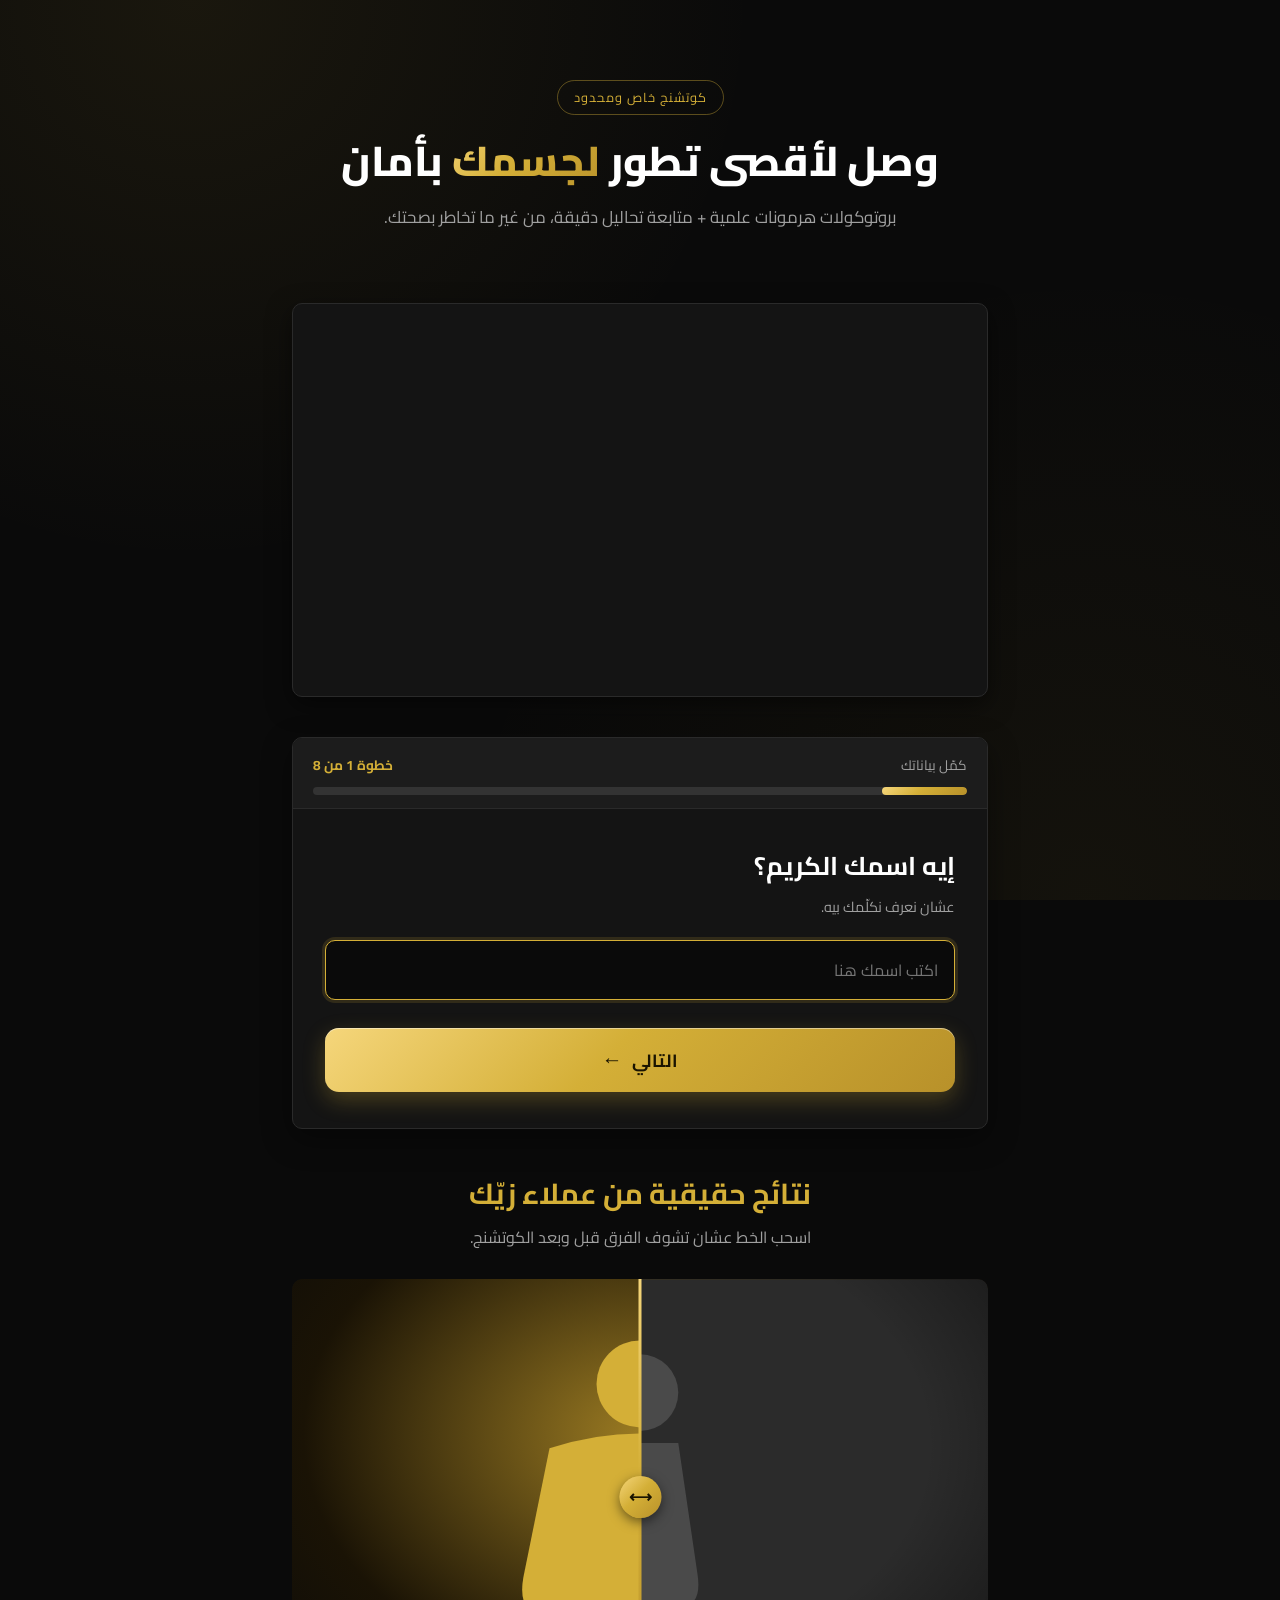
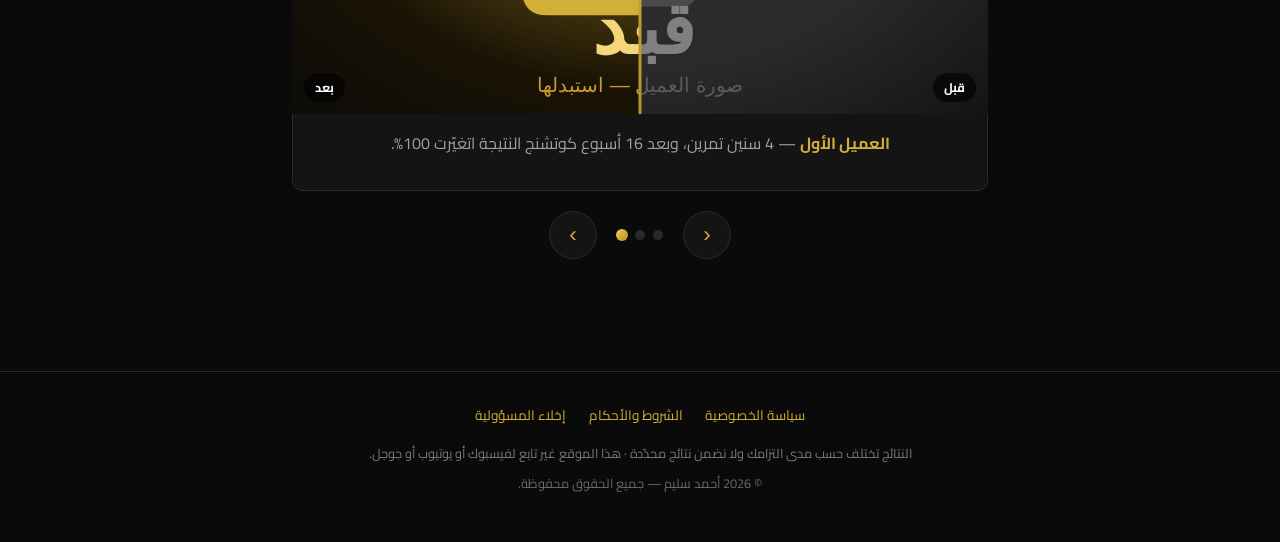
==== commit bff44151: "move Calendly widget from home to booked page Co-Authored-By: Claude Fable 5 <noreply@anthropic.com>" ====
--- a/index.html
+++ b/index.html
@@ -965,16 +965,6 @@
                     </div>
                 </form>
             </div>
-        </section>
-
-        <!-- حجز مكالمة عبر Calendly -->
-        <section class="section" style="text-align:center;">
-            <h2>احجز مكالمتك مباشرة</h2>
-            <p class="section-sub">اختار الوقت اللي يناسبك من الكالندر وهيتأكد حجزك فورًا.</p>
-            <!-- Calendly inline widget begin -->
-            <div class="calendly-inline-widget" data-url="https://calendly.com/ahmedselimofficialfit/20min" style="min-width:320px;height:700px;"></div>
-            <script type="text/javascript" src="https://assets.calendly.com/assets/external/widget.js" async></script>
-            <!-- Calendly inline widget end -->
         </section>
 
         <!-- النتائج: قبل وبعد -->
@@ -1140,10 +1130,14 @@
             </div>
         </section>
 
-        <!-- زر الحجز -->
+        <!-- حجز المكالمة عبر Calendly -->
         <section class="section" style="text-align:center;">
-            <p style="margin-bottom:1rem;">جاهز تبدأ؟ احجز مكالمتك دلوقتي.</p>
-            <a href="https://calendly.com/ahmedselimofficialfit/20min" class="cta-button" target="_blank" rel="noopener">احجز مكالمتك الآن</a>
+            <h2>احجز مكالمتك دلوقتي</h2>
+            <p class="section-sub">اختار الوقت اللي يناسبك من الكالندر وهيتأكد حجزك فورًا.</p>
+            <!-- Calendly inline widget begin -->
+            <div class="calendly-inline-widget" data-url="https://calendly.com/ahmedselimofficialfit/20min" style="min-width:320px;height:700px;"></div>
+            <script type="text/javascript" src="https://assets.calendly.com/assets/external/widget.js" async></script>
+            <!-- Calendly inline widget end -->
         </section>
 
     </div>
